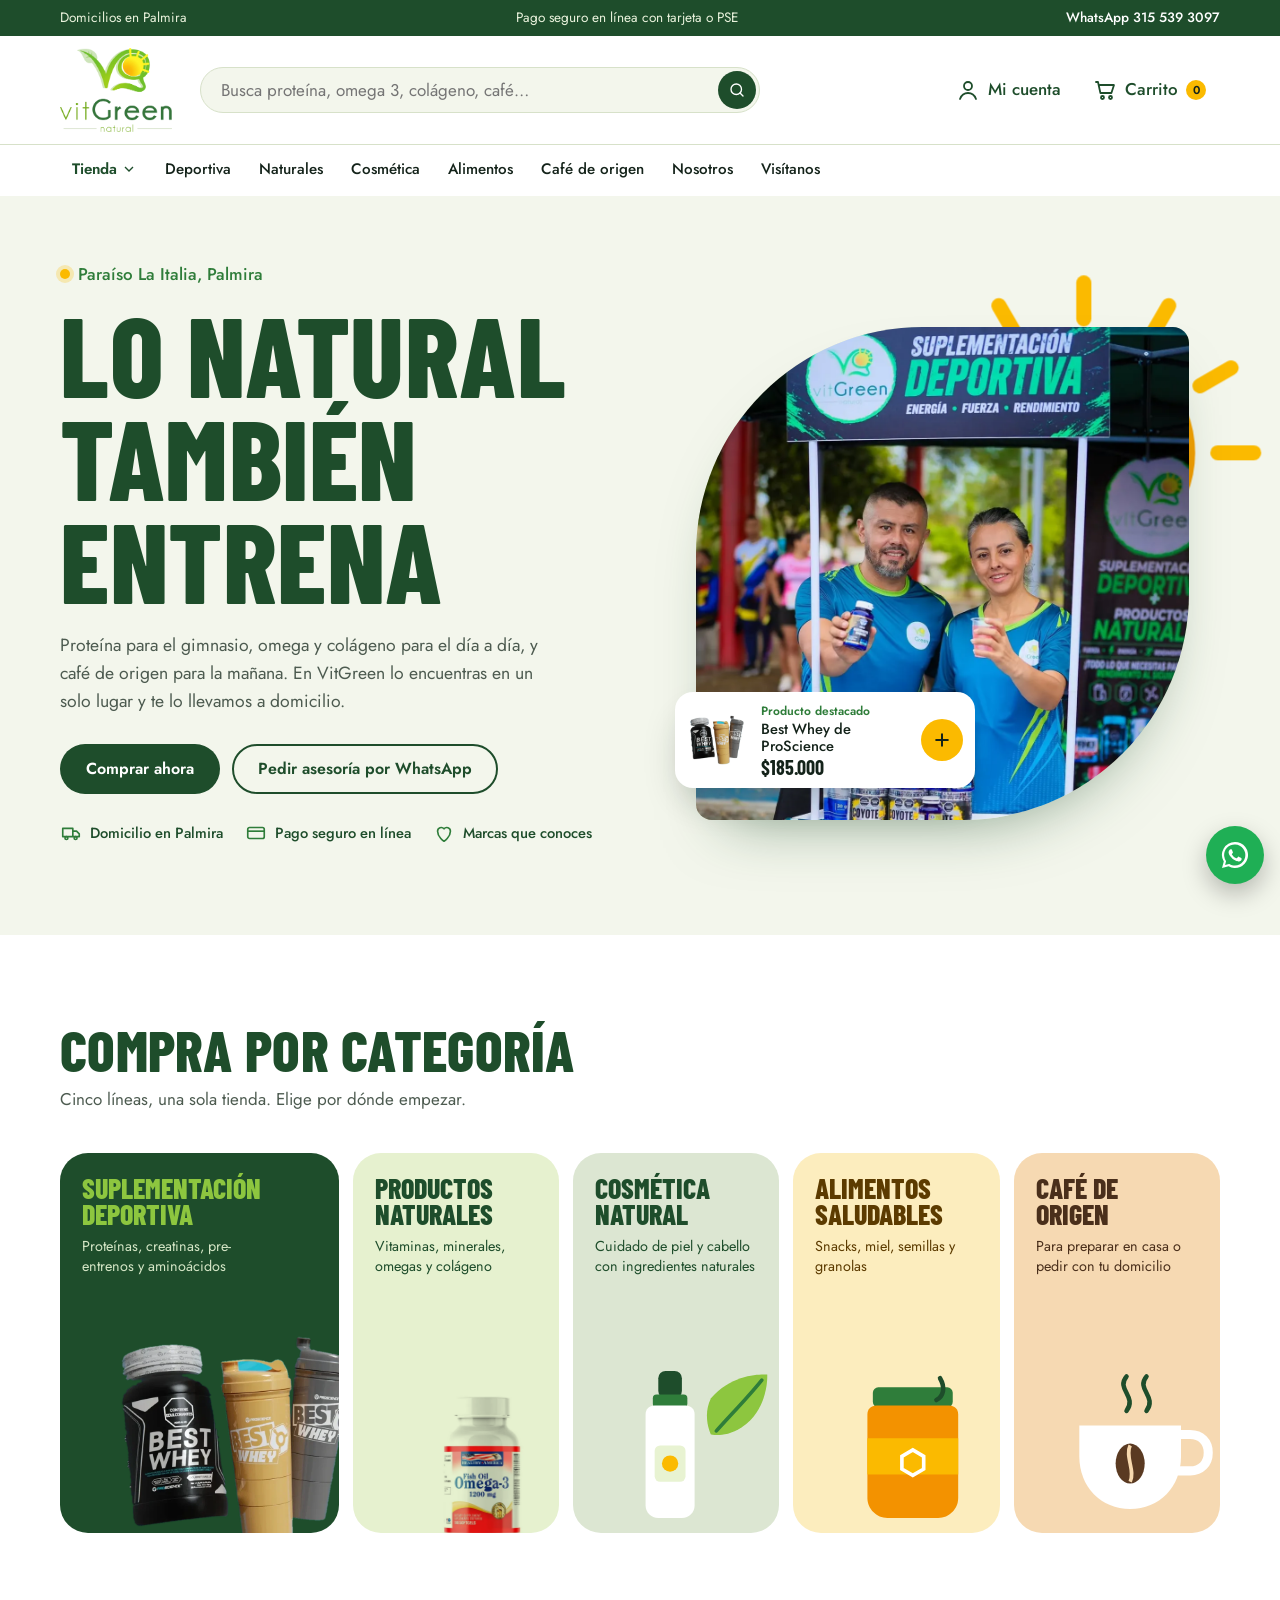
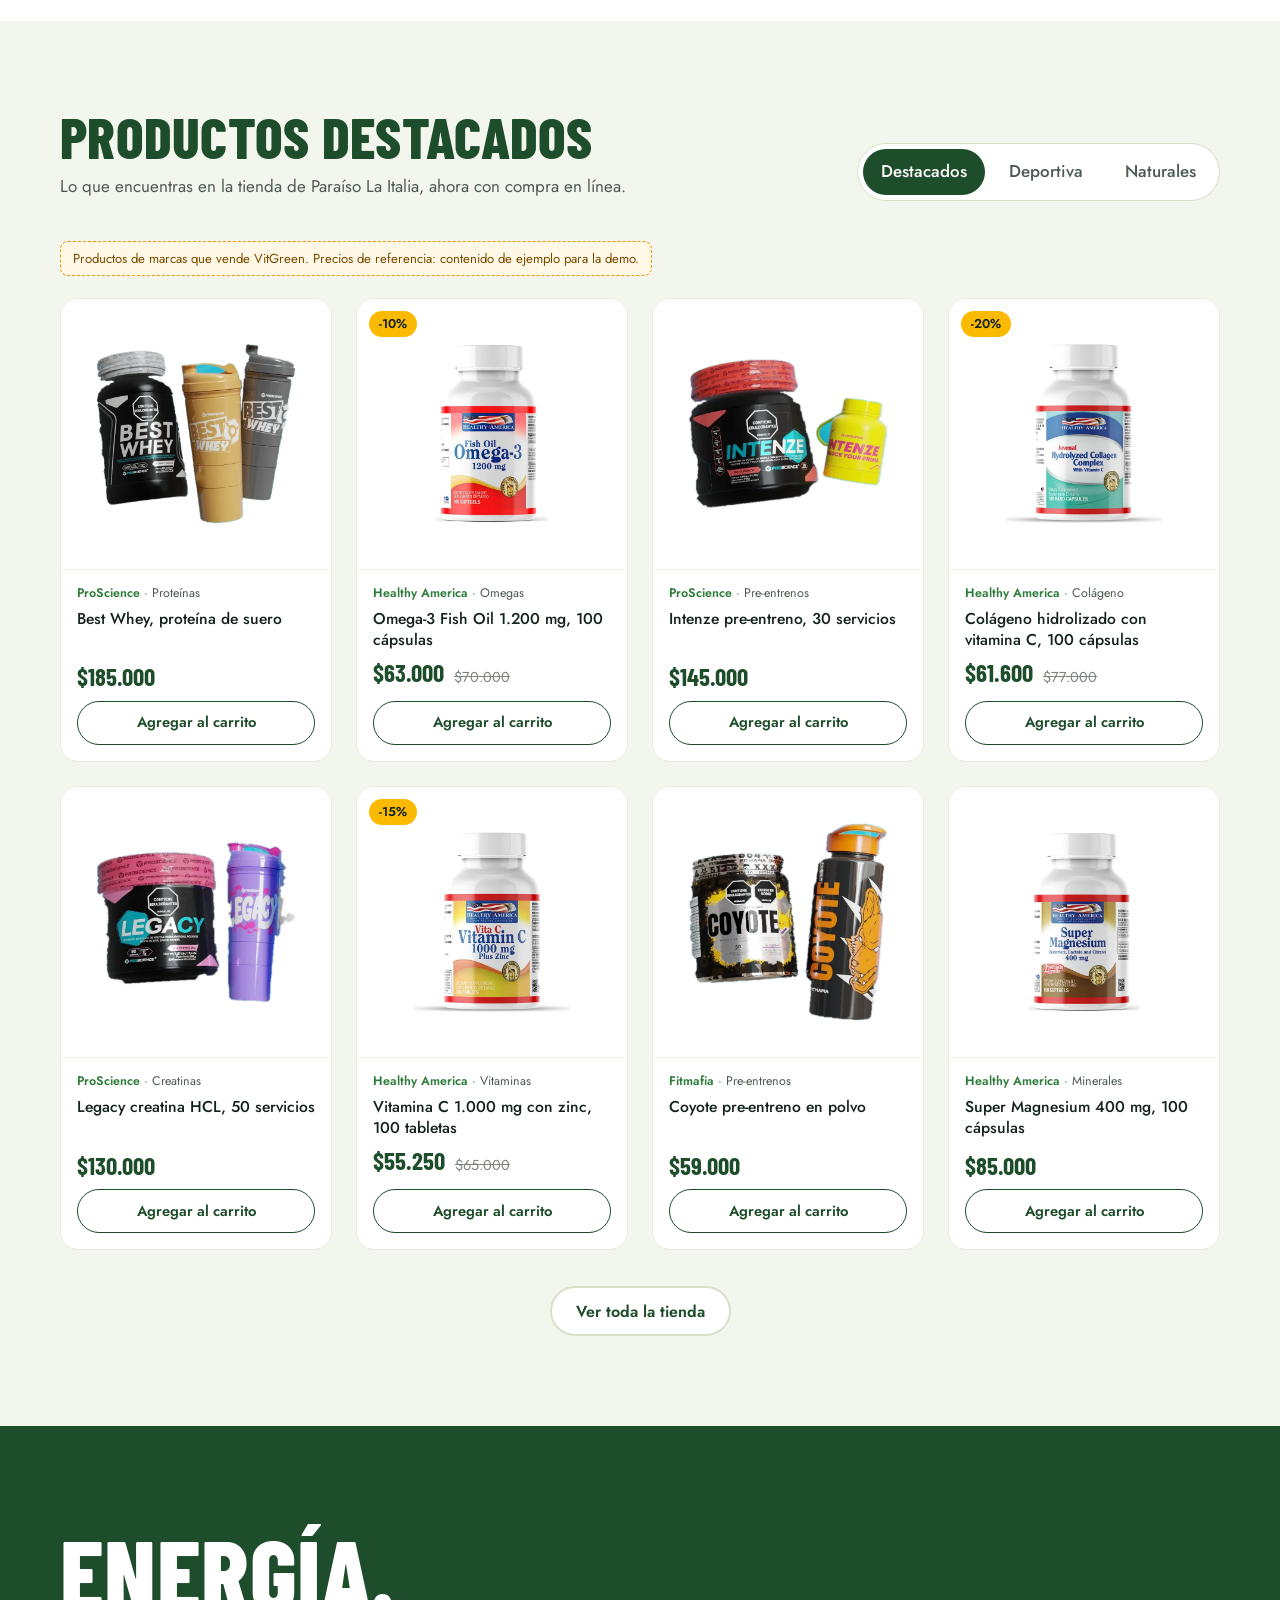
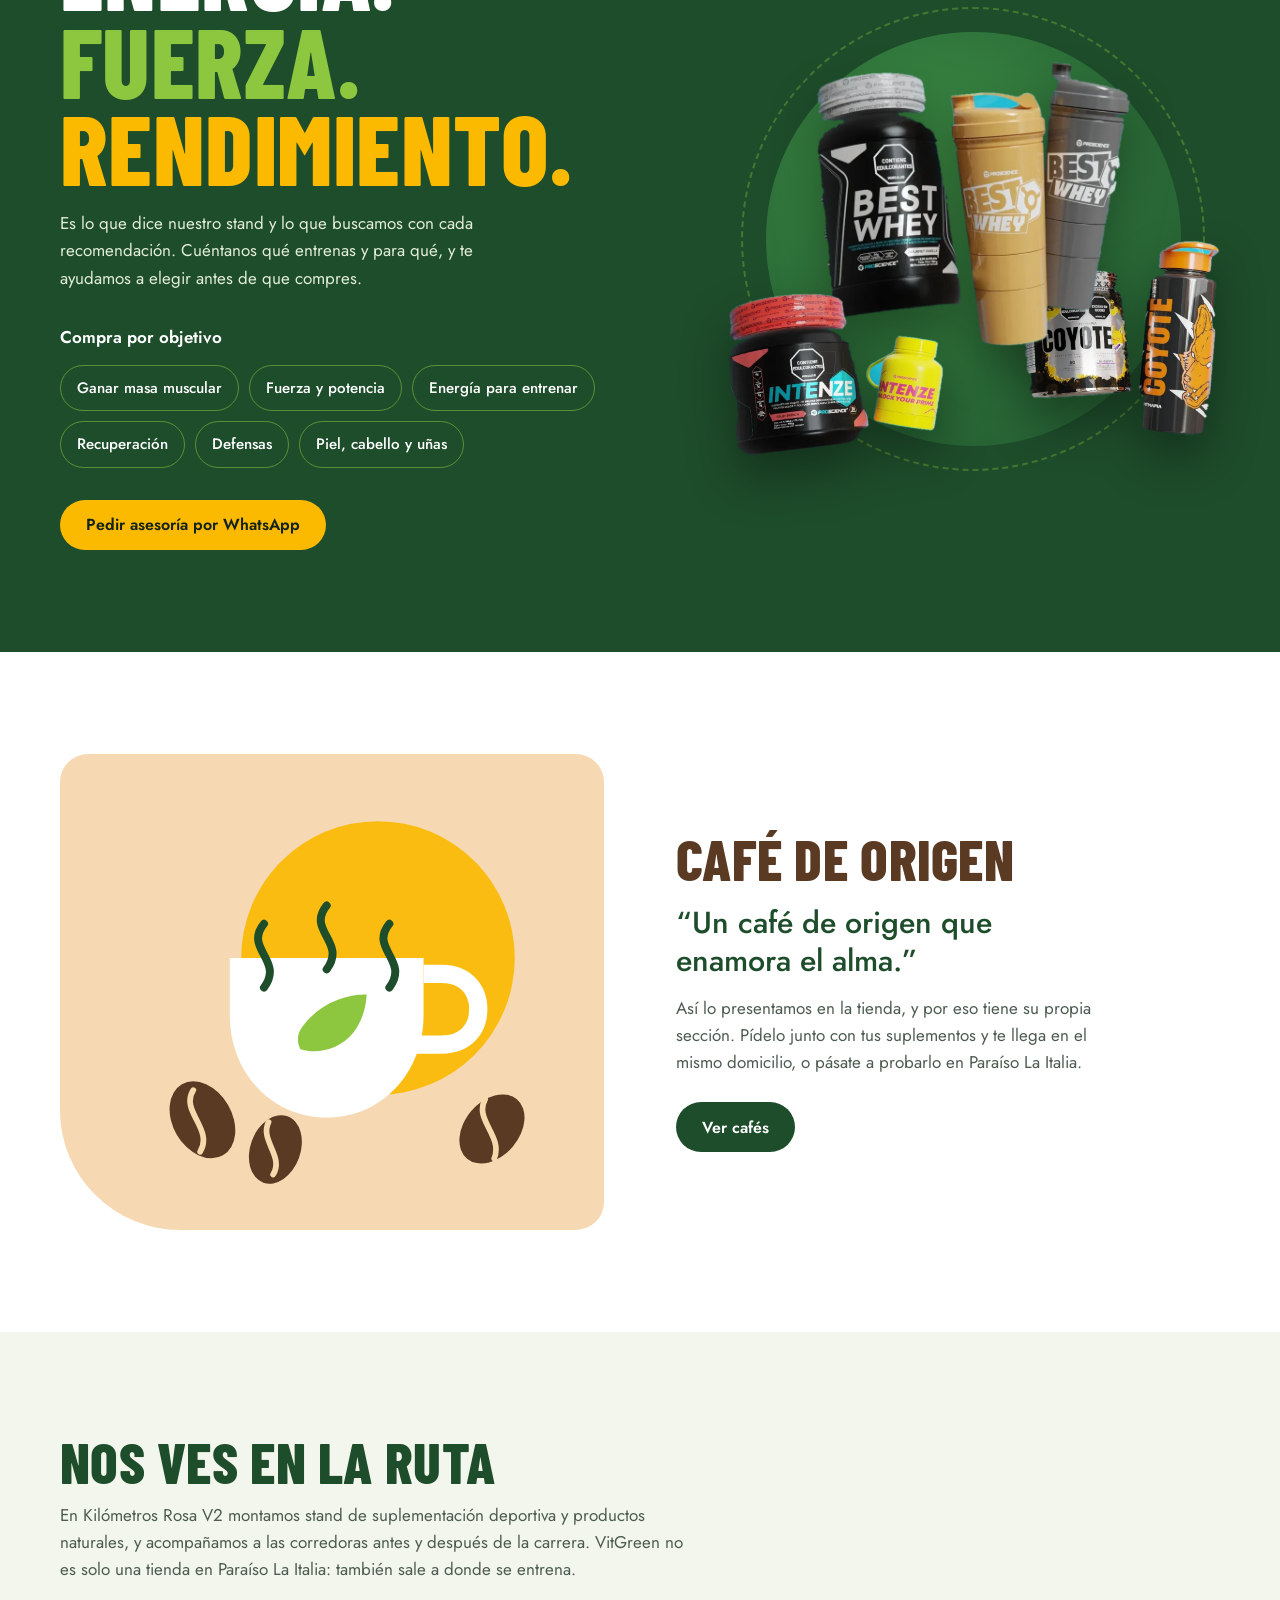
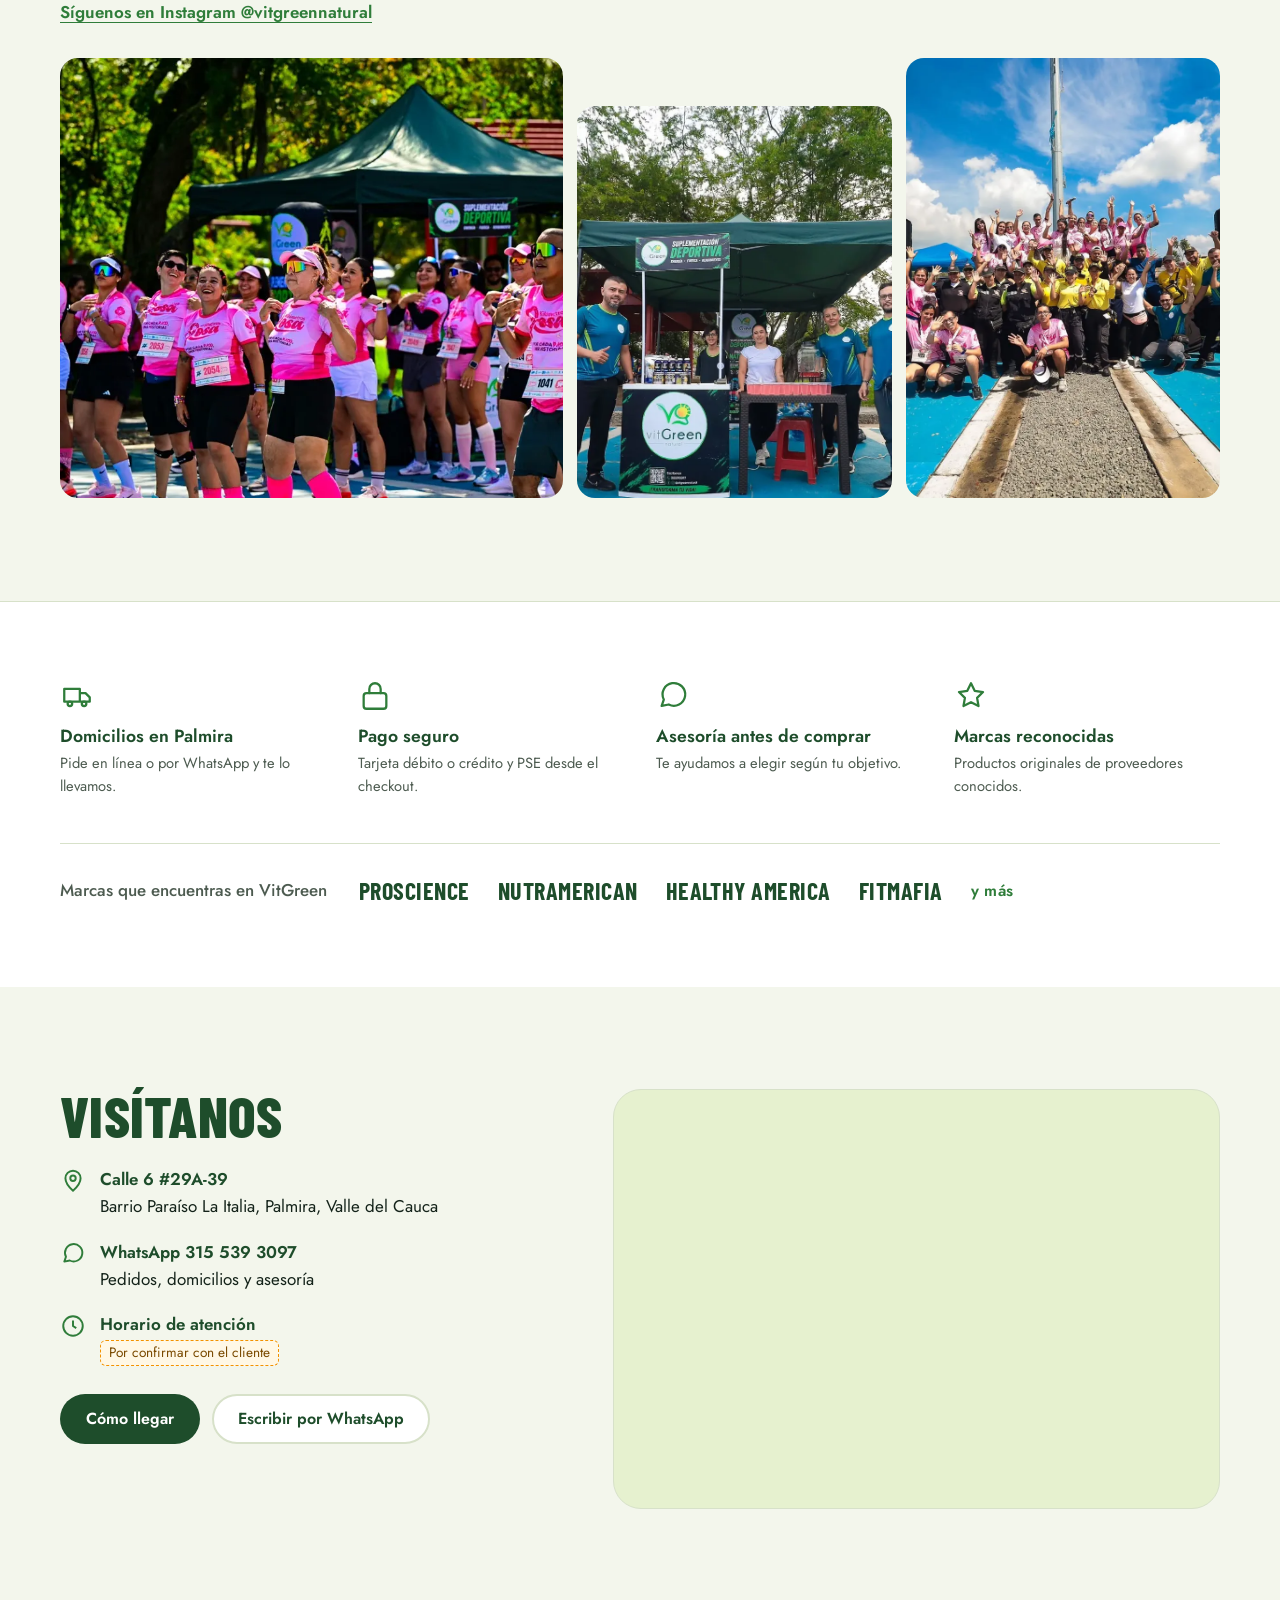
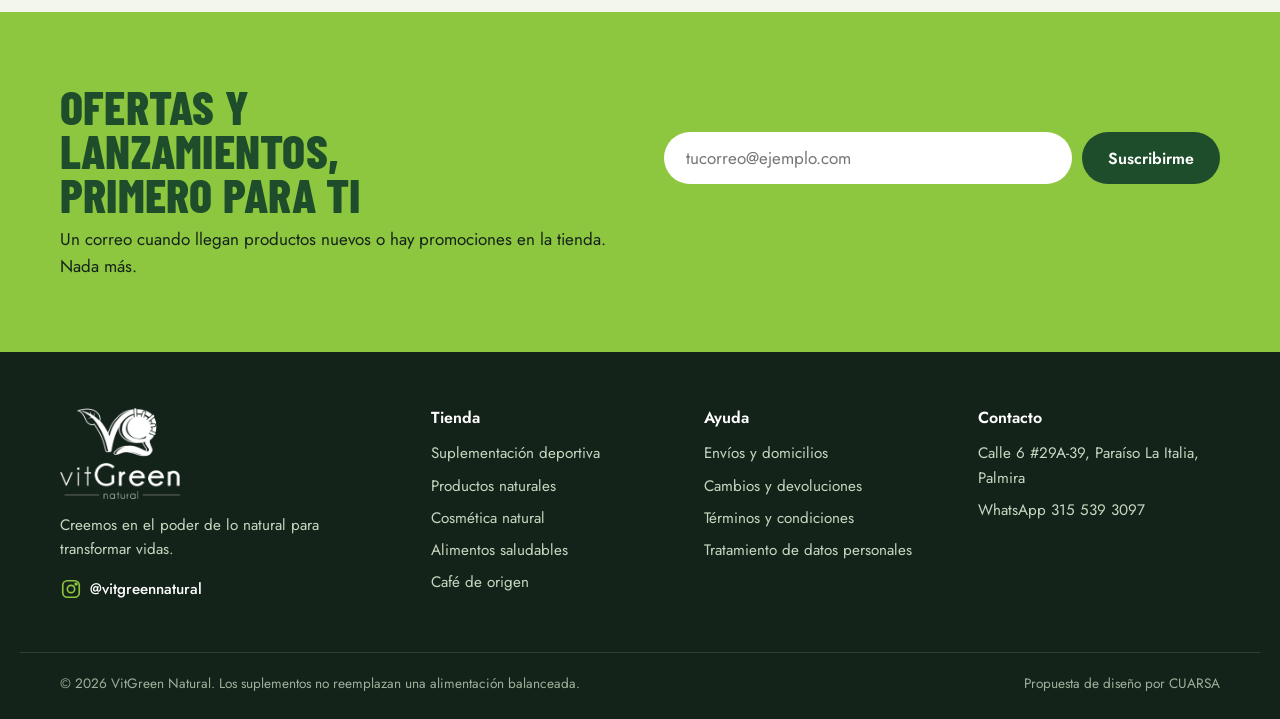
==== vitgreen-natural/index.html @ f4751d6d "Propuesta VitGreen Natural Co-Authored-By: Claude Opus 5.5 <noreply@anthropic.com> Claude-Session: h" ====
<!DOCTYPE html>
<html lang="es-CO">
<head>
  <meta charset="utf-8">
  <meta name="viewport" content="width=device-width, initial-scale=1">
  <meta name="robots" content="noindex, nofollow">
  <title>VitGreen Natural | Suplementos y productos naturales en Palmira</title>
  <meta name="description" content="Suplementación deportiva, productos naturales, cosmética natural, alimentos saludables y café de origen. Tienda en Palmira con domicilio y pago en línea.">
  <link rel="icon" type="image/png" href="assets/img/isotipo.png">
  <link rel="preconnect" href="https://fonts.googleapis.com">
  <link rel="preconnect" href="https://fonts.gstatic.com" crossorigin>
  <link href="https://fonts.googleapis.com/css2?family=Barlow+Condensed:wght@600;700;800&family=Jost:wght@400;500;600&display=swap" rel="stylesheet">
  <link rel="stylesheet" href="assets/css/styles.css">
</head>
<body>
<!--
  Guía de réplica en WordPress + WooCommerce + Elementor Pro (sin plugins adicionales).
  Cada bloque lleva un comentario "Elementor:" con el widget o plantilla equivalente.
  Kit global: colores y tipografías definidos en :root (styles.css) -> Site Settings > Global Colors / Global Fonts.
-->

<a class="skip" href="#contenido">Saltar al contenido</a>

<!-- Elementor: Theme Builder > Header (sticky con Motion Effects). Contenedor superior con Text Editor + Icon List -->
<div class="topbar">
  <div class="wrap topbar__in">
    <p>Domicilios en Palmira</p>
    <p class="topbar__mid">Pago seguro en línea con tarjeta o PSE</p>
    <a href="https://wa.me/573155393097" target="_blank" rel="noopener">WhatsApp 315 539 3097</a>
  </div>
</div>

<header class="header" id="header">
  <div class="wrap header__in">
    <button class="header__burger" id="burger" aria-label="Abrir menú" aria-expanded="false" aria-controls="drawer">
      <span></span><span></span><span></span>
    </button>
    <!-- Elementor: Site Logo -->
    <a class="header__logo" href="#inicio" aria-label="VitGreen Natural, inicio">
      <img src="assets/img/logo-vitgreen.webp" alt="VitGreen Natural" width="640" height="482">
    </a>
    <!-- Elementor: Search (Pro) -->
    <form class="search" role="search" onsubmit="return false">
      <label class="sr" for="q">Buscar productos</label>
      <input id="q" type="search" placeholder="Busca proteína, omega 3, colágeno, café…">
      <button type="submit" aria-label="Buscar">
        <svg viewBox="0 0 24 24" aria-hidden="true"><circle cx="11" cy="11" r="7"/><path d="m20 20-4-4"/></svg>
      </button>
    </form>
    <div class="header__actions">
      <!-- Elementor: Icon (enlace a /mi-cuenta/) -->
      <a class="icon-btn" href="#" aria-label="Mi cuenta">
        <svg viewBox="0 0 24 24" aria-hidden="true"><circle cx="12" cy="8" r="4"/><path d="M4 21c1.5-4 4.5-6 8-6s6.5 2 8 6"/></svg>
        <span class="icon-btn__txt">Mi cuenta</span>
      </a>
      <!-- Elementor: Menu Cart (WooCommerce) -->
      <button class="icon-btn cart-btn" id="cartBtn" aria-label="Abrir carrito" aria-controls="cart">
        <svg viewBox="0 0 24 24" aria-hidden="true"><path d="M3 4h2l2.4 11h11L21 7H7"/><circle cx="9.5" cy="19.5" r="1.5"/><circle cx="17.5" cy="19.5" r="1.5"/></svg>
        <span class="icon-btn__txt">Carrito</span>
        <span class="cart-count" id="cartCount">0</span>
      </button>
    </div>
  </div>

  <!-- Elementor: Menu (Pro) con Mega Menu: el ítem "Tienda" usa un dropdown de contenido -->
  <nav class="nav" aria-label="Principal">
    <div class="wrap">
      <ul class="nav__list">
        <li class="nav__item nav__item--mega">
          <button class="nav__link nav__mega-btn" aria-expanded="false" aria-controls="mega">Tienda
            <svg viewBox="0 0 24 24" aria-hidden="true"><path d="m6 9 6 6 6-6"/></svg>
          </button>
          <div class="mega" id="mega">
            <div class="wrap mega__in">
              <div class="mega__col">
                <a class="mega__title" href="#tienda">Suplementación deportiva</a>
                <a href="#tienda">Proteínas</a><a href="#tienda">Creatinas</a><a href="#tienda">Pre-entrenos</a><a href="#tienda">Aminoácidos</a><a href="#tienda">Ganadores de peso</a>
              </div>
              <div class="mega__col">
                <a class="mega__title" href="#tienda">Productos naturales</a>
                <a href="#tienda">Vitaminas</a><a href="#tienda">Minerales</a><a href="#tienda">Omegas</a><a href="#tienda">Colágeno</a><a href="#tienda">Digestión</a>
              </div>
              <div class="mega__col">
                <a class="mega__title" href="#categorias">Cosmética natural</a>
                <a href="#categorias">Rostro</a><a href="#categorias">Cabello</a><a href="#categorias">Cuerpo</a>
                <a class="mega__title mega__title--gap" href="#categorias">Alimentos saludables</a>
                <a href="#categorias">Snacks</a><a href="#categorias">Miel y endulzantes</a><a href="#categorias">Semillas y granolas</a>
              </div>
              <a class="mega__promo" href="#cafe">
                <span class="mega__promo-k">Café de origen</span>
                <span class="mega__promo-t">Pídelo junto con tus suplementos en el mismo domicilio</span>
                <span class="mega__promo-l">Ver cafés</span>
              </a>
            </div>
          </div>
        </li>
        <li class="nav__item"><a class="nav__link" href="#deportiva">Deportiva</a></li>
        <li class="nav__item"><a class="nav__link" href="#tienda">Naturales</a></li>
        <li class="nav__item"><a class="nav__link" href="#categorias">Cosmética</a></li>
        <li class="nav__item"><a class="nav__link" href="#categorias">Alimentos</a></li>
        <li class="nav__item"><a class="nav__link" href="#cafe">Café de origen</a></li>
        <li class="nav__item"><a class="nav__link" href="#comunidad">Nosotros</a></li>
        <li class="nav__item"><a class="nav__link" href="#visitanos">Visítanos</a></li>
      </ul>
    </div>
  </nav>
</header>

<!-- Elementor: Off-Canvas (Pro) para menú móvil -->
<div class="drawer" id="drawer" aria-hidden="true">
  <div class="drawer__panel" role="dialog" aria-label="Menú">
    <div class="drawer__head">
      <img src="assets/img/logo-vitgreen.webp" alt="VitGreen Natural" width="640" height="482">
      <button class="drawer__close" data-close="drawer" aria-label="Cerrar menú">
        <svg viewBox="0 0 24 24" aria-hidden="true"><path d="M6 6l12 12M18 6 6 18"/></svg>
      </button>
    </div>
    <form class="search search--drawer" role="search" onsubmit="return false">
      <label class="sr" for="q2">Buscar productos</label>
      <input id="q2" type="search" placeholder="Buscar productos">
      <button type="submit" aria-label="Buscar"><svg viewBox="0 0 24 24" aria-hidden="true"><circle cx="11" cy="11" r="7"/><path d="m20 20-4-4"/></svg></button>
    </form>
    <ul class="drawer__nav">
      <li><a href="#deportiva">Suplementación deportiva</a></li>
      <li><a href="#tienda">Productos naturales</a></li>
      <li><a href="#categorias">Cosmética natural</a></li>
      <li><a href="#categorias">Alimentos saludables</a></li>
      <li><a href="#cafe">Café de origen</a></li>
      <li><a href="#comunidad">Nosotros</a></li>
      <li><a href="#visitanos">Visítanos</a></li>
    </ul>
    <a class="btn btn--wa drawer__wa" href="https://wa.me/573155393097" target="_blank" rel="noopener">Escríbenos por WhatsApp</a>
  </div>
</div>

<main id="contenido">

  <!-- ============ HERO ============
       Elementor: Contenedor 2 columnas. Heading + Text Editor + 2 Buttons + Icon List.
       Sol: Image (SVG) con Entrance Animation "Rotate In" o Motion Effects > Rotate. Foto: Image con máscara (Mask, Elementor 3.x) o border-radius en Custom CSS. -->
  <section class="hero" id="inicio">
    <div class="wrap hero__in">
      <div class="hero__copy">
        <p class="hero__place">Paraíso La Italia, Palmira</p>
        <h1 class="hero__title">Lo natural también entrena</h1>
        <p class="hero__lead">Proteína para el gimnasio, omega y colágeno para el día a día, y café de origen para la mañana. En VitGreen lo encuentras en un solo lugar y te lo llevamos a domicilio.</p>
        <div class="hero__ctas">
          <a class="btn btn--primary" href="#tienda">Comprar ahora</a>
          <a class="btn btn--ghost" href="https://wa.me/573155393097?text=Hola%20VitGreen%2C%20quiero%20asesor%C3%ADa%20para%20elegir%20un%20suplemento" target="_blank" rel="noopener">Pedir asesoría por WhatsApp</a>
        </div>
        <ul class="hero__facts">
          <li><svg viewBox="0 0 24 24" aria-hidden="true"><path d="M3 7h11v9H3zM14 10h4l3 3v3h-7"/><circle cx="7" cy="17.5" r="1.6"/><circle cx="17" cy="17.5" r="1.6"/></svg>Domicilio en Palmira</li>
          <li><svg viewBox="0 0 24 24" aria-hidden="true"><rect x="3" y="6" width="18" height="12" rx="2"/><path d="M3 10h18"/></svg>Pago seguro en línea</li>
          <li><svg viewBox="0 0 24 24" aria-hidden="true"><path d="M12 21s-7-4.5-7-11a4 4 0 0 1 7-2.6A4 4 0 0 1 19 10c0 6.5-7 11-7 11z"/></svg>Marcas que conoces</li>
        </ul>
      </div>

      <div class="hero__visual">
        <svg class="sun" viewBox="0 0 400 400" aria-hidden="true">
          <defs>
            <radialGradient id="sunG" cx="40%" cy="38%" r="70%">
              <stop offset="0" stop-color="#FFE15A"/>
              <stop offset=".55" stop-color="#FBBA00"/>
              <stop offset="1" stop-color="#F39200"/>
            </radialGradient>
          </defs>
          <g class="sun__rays" stroke="#FBBA00" stroke-width="16" stroke-linecap="round">
            <line x1="200" y1="20" x2="200" y2="58"/>
            <line x1="290" y1="44" x2="271" y2="77"/>
            <line x1="356" y1="110" x2="323" y2="129"/>
            <line x1="380" y1="200" x2="342" y2="200"/>
            <line x1="110" y1="44" x2="129" y2="77"/>
            <line x1="44" y1="110" x2="77" y2="129"/>
            <line x1="20" y1="200" x2="58" y2="200"/>
          </g>
          <circle class="sun__core" cx="200" cy="200" r="118" fill="url(#sunG)"/>
        </svg>
        <figure class="hero__photo">
          <img src="assets/img/equipo-vitgreen.webp" alt="Equipo de VitGreen Natural en su stand de suplementación deportiva, con un frasco de suplemento y un vaso de muestra" width="1100" height="1100" fetchpriority="high">
        </figure>
        <!-- Elementor: Loop Item (plantilla de producto) en un Loop Grid de 1 producto destacado -->
        <article class="hero__pick">
          <img src="assets/img/productos/best-whey.webp" alt="" width="800" height="800">
          <div>
            <p class="hero__pick-k">Producto destacado</p>
            <p class="hero__pick-n">Best Whey de ProScience</p>
            <p class="hero__pick-p">$185.000</p>
          </div>
          <button class="hero__pick-add add" data-id="best-whey" aria-label="Agregar Best Whey al carrito">
            <svg viewBox="0 0 24 24" aria-hidden="true"><path d="M12 5v14M5 12h14"/></svg>
          </button>
        </article>
      </div>
    </div>
  </section>

  <!-- ============ CATEGORÍAS ============
       Elementor: Contenedor Grid (5 columnas desktop / scroll horizontal móvil). Cada tarjeta = Contenedor con enlace a la categoría de producto + Heading + Image. -->
  <section class="cats" id="categorias" aria-labelledby="cats-t">
    <div class="wrap">
      <div class="sec-head">
        <h2 id="cats-t">Compra por categoría</h2>
        <p>Cinco líneas, una sola tienda. Elige por dónde empezar.</p>
      </div>
      <div class="cats__grid">
        <a class="cat cat--sport" href="#deportiva">
          <span class="cat__name">Suplementación deportiva</span>
          <span class="cat__sub">Proteínas, creatinas, pre-entrenos y aminoácidos</span>
          <img class="cat__img" src="assets/img/productos/best-whey-recorte.webp" alt="" width="672" height="608" loading="lazy">
        </a>
        <a class="cat cat--nat" href="#tienda">
          <span class="cat__name">Productos naturales</span>
          <span class="cat__sub">Vitaminas, minerales, omegas y colágeno</span>
          <img class="cat__img cat__img--mult" src="assets/img/productos/omega3.webp" alt="" width="800" height="800" loading="lazy">
        </a>
        <a class="cat cat--cosm" href="#categorias">
          <span class="cat__name">Cosmética natural</span>
          <span class="cat__sub">Cuidado de piel y cabello con ingredientes naturales</span>
          <svg class="cat__ill" viewBox="0 0 200 200" aria-hidden="true">
            <path d="M120 52c26-30 62-26 62-26s2 38-28 58c-18 12-34 8-34 8s-10-20 0-40z" fill="#8DC63F"/>
            <path d="M126 88c14-16 34-36 50-56" stroke="#2F7D3A" stroke-width="4" fill="none" stroke-linecap="round"/>
            <rect x="62" y="22" width="26" height="30" rx="8" fill="#1E4D2B"/>
            <rect x="56" y="48" width="38" height="14" rx="4" fill="#2F7D3A"/>
            <path d="M48 70c0-6 4-10 10-10h34c6 0 10 4 10 10v100c0 8-6 14-14 14H62c-8 0-14-6-14-14z" fill="#FFFFFF"/>
            <rect x="58" y="104" width="34" height="40" rx="6" fill="#E8F3D2"/>
            <circle cx="75" cy="124" r="9" fill="#FBBA00"/>
          </svg>
        </a>
        <a class="cat cat--food" href="#categorias">
          <span class="cat__name">Alimentos saludables</span>
          <span class="cat__sub">Snacks, miel, semillas y granolas</span>
          <svg class="cat__ill" viewBox="0 0 200 200" aria-hidden="true">
            <rect x="56" y="40" width="88" height="22" rx="6" fill="#2F7D3A"/>
            <path d="M50 70c0-6 4-10 10-10h80c6 0 10 4 10 10v92c0 12-10 22-22 22H72c-12 0-22-10-22-22z" fill="#F39200"/>
            <path d="M50 96h100v40H50z" fill="#FBBA00"/>
            <path d="M88 116l12-7 12 7v14l-12 7-12-7z" fill="none" stroke="#FFFFFF" stroke-width="4"/>
            <path d="M130 30c6 10 4 20-4 24" stroke="#1E4D2B" stroke-width="5" fill="none" stroke-linecap="round"/>
          </svg>
        </a>
        <a class="cat cat--cafe" href="#cafe">
          <span class="cat__name">Café de origen</span>
          <span class="cat__sub">Para preparar en casa o pedir con tu domicilio</span>
          <svg class="cat__ill" viewBox="0 0 200 200" aria-hidden="true">
            <path d="M92 28c-12 14 12 22 0 38M114 28c-12 14 12 22 0 38" stroke="#1E4D2B" stroke-width="5" fill="none" stroke-linecap="round"/>
            <path d="M40 82h112v34c0 34-24 58-56 58S40 150 40 116z" fill="#FFFFFF"/>
            <path d="M152 92h10c12 0 20 8 20 20s-8 20-20 20h-14" stroke="#FFFFFF" stroke-width="10" fill="none"/>
            <ellipse cx="96" cy="124" rx="16" ry="22" fill="#5A3A22"/>
            <path d="M96 104c-6 12 6 28 0 40" stroke="#F8D9AE" stroke-width="4" fill="none"/>
          </svg>
        </a>
      </div>
    </div>
  </section>

  <!-- ============ PRODUCTOS ============
       Elementor: Taxonomy Filter (Pro) conectado a un Loop Grid de productos (query: product, destacados).
       La tarjeta es un Loop Item: Featured Image + Product Title + Product Price + Add To Cart (WooCommerce). Insignia "Oferta" = widget nativo de WooCommerce (Sale badge). -->
  <section class="shop" id="tienda" aria-labelledby="shop-t">
    <div class="wrap">
      <div class="sec-head sec-head--row">
        <div>
          <h2 id="shop-t">Productos destacados</h2>
          <p>Lo que encuentras en la tienda de Paraíso La Italia, ahora con compra en línea.</p>
        </div>
        <div class="tabs" role="tablist" aria-label="Filtrar productos">
          <button class="tab is-on" role="tab" aria-selected="true" data-filter="top">Destacados</button>
          <button class="tab" role="tab" aria-selected="false" data-filter="sport">Deportiva</button>
          <button class="tab" role="tab" aria-selected="false" data-filter="nat">Naturales</button>
        </div>
      </div>
      <p class="demo-note">Productos de marcas que vende VitGreen. Precios de referencia: contenido de ejemplo para la demo.</p>
      <div class="grid" id="grid">
        <article class="card" data-cat="sport top" data-id="best-whey" data-name="Best Whey, proteína de suero" data-brand="ProScience" data-price="185000">
          <a class="card__media" href="#tienda" tabindex="-1" aria-hidden="true">
            <img src="assets/img/productos/best-whey.webp" alt="" width="800" height="800" loading="lazy">
          </a>
          <div class="card__body">
            <p class="card__brand">ProScience <span>· Proteínas</span></p>
            <h3 class="card__name"><a href="#tienda">Best Whey, proteína de suero</a></h3>
            <p class="card__price"><span class="card__now">$185.000</span></p>
            <button class="card__add add" data-id="best-whey">Agregar al carrito</button>
          </div>
        </article>
        <article class="card" data-cat="nat top" data-id="omega3" data-name="Omega-3 Fish Oil 1.200 mg, 100 cápsulas" data-brand="Healthy America" data-price="63000">
          <a class="card__media" href="#tienda" tabindex="-1" aria-hidden="true">
            <span class="card__badge">-10%</span><img src="assets/img/productos/omega3.webp" alt="" width="800" height="800" loading="lazy">
          </a>
          <div class="card__body">
            <p class="card__brand">Healthy America <span>· Omegas</span></p>
            <h3 class="card__name"><a href="#tienda">Omega-3 Fish Oil 1.200 mg, 100 cápsulas</a></h3>
            <p class="card__price"><span class="card__now">$63.000</span><s class="card__old"><span class="sr">Antes </span>$70.000</s></p>
            <button class="card__add add" data-id="omega3">Agregar al carrito</button>
          </div>
        </article>
        <article class="card" data-cat="sport top" data-id="intenze" data-name="Intenze pre-entreno, 30 servicios" data-brand="ProScience" data-price="145000">
          <a class="card__media" href="#tienda" tabindex="-1" aria-hidden="true">
            <img src="assets/img/productos/intenze.webp" alt="" width="800" height="800" loading="lazy">
          </a>
          <div class="card__body">
            <p class="card__brand">ProScience <span>· Pre-entrenos</span></p>
            <h3 class="card__name"><a href="#tienda">Intenze pre-entreno, 30 servicios</a></h3>
            <p class="card__price"><span class="card__now">$145.000</span></p>
            <button class="card__add add" data-id="intenze">Agregar al carrito</button>
          </div>
        </article>
        <article class="card" data-cat="nat top" data-id="colageno" data-name="Colágeno hidrolizado con vitamina C, 100 cápsulas" data-brand="Healthy America" data-price="61600">
          <a class="card__media" href="#tienda" tabindex="-1" aria-hidden="true">
            <span class="card__badge">-20%</span><img src="assets/img/productos/colageno.webp" alt="" width="800" height="800" loading="lazy">
          </a>
          <div class="card__body">
            <p class="card__brand">Healthy America <span>· Colágeno</span></p>
            <h3 class="card__name"><a href="#tienda">Colágeno hidrolizado con vitamina C, 100 cápsulas</a></h3>
            <p class="card__price"><span class="card__now">$61.600</span><s class="card__old"><span class="sr">Antes </span>$77.000</s></p>
            <button class="card__add add" data-id="colageno">Agregar al carrito</button>
          </div>
        </article>
        <article class="card" data-cat="sport top" data-id="legacy-50" data-name="Legacy creatina HCL, 50 servicios" data-brand="ProScience" data-price="130000">
          <a class="card__media" href="#tienda" tabindex="-1" aria-hidden="true">
            <img src="assets/img/productos/legacy-50.webp" alt="" width="800" height="800" loading="lazy">
          </a>
          <div class="card__body">
            <p class="card__brand">ProScience <span>· Creatinas</span></p>
            <h3 class="card__name"><a href="#tienda">Legacy creatina HCL, 50 servicios</a></h3>
            <p class="card__price"><span class="card__now">$130.000</span></p>
            <button class="card__add add" data-id="legacy-50">Agregar al carrito</button>
          </div>
        </article>
        <article class="card" data-cat="nat top" data-id="vitc" data-name="Vitamina C 1.000 mg con zinc, 100 tabletas" data-brand="Healthy America" data-price="55250">
          <a class="card__media" href="#tienda" tabindex="-1" aria-hidden="true">
            <span class="card__badge">-15%</span><img src="assets/img/productos/vitc.webp" alt="" width="800" height="800" loading="lazy">
          </a>
          <div class="card__body">
            <p class="card__brand">Healthy America <span>· Vitaminas</span></p>
            <h3 class="card__name"><a href="#tienda">Vitamina C 1.000 mg con zinc, 100 tabletas</a></h3>
            <p class="card__price"><span class="card__now">$55.250</span><s class="card__old"><span class="sr">Antes </span>$65.000</s></p>
            <button class="card__add add" data-id="vitc">Agregar al carrito</button>
          </div>
        </article>
        <article class="card" data-cat="sport top" data-id="coyote" data-name="Coyote pre-entreno en polvo" data-brand="Fitmafia" data-price="59000">
          <a class="card__media" href="#tienda" tabindex="-1" aria-hidden="true">
            <img src="assets/img/productos/coyote.webp" alt="" width="800" height="800" loading="lazy">
          </a>
          <div class="card__body">
            <p class="card__brand">Fitmafia <span>· Pre-entrenos</span></p>
            <h3 class="card__name"><a href="#tienda">Coyote pre-entreno en polvo</a></h3>
            <p class="card__price"><span class="card__now">$59.000</span></p>
            <button class="card__add add" data-id="coyote">Agregar al carrito</button>
          </div>
        </article>
        <article class="card" data-cat="nat top" data-id="magnesium" data-name="Super Magnesium 400 mg, 100 cápsulas" data-brand="Healthy America" data-price="85000">
          <a class="card__media" href="#tienda" tabindex="-1" aria-hidden="true">
            <img src="assets/img/productos/magnesium.webp" alt="" width="800" height="800" loading="lazy">
          </a>
          <div class="card__body">
            <p class="card__brand">Healthy America <span>· Minerales</span></p>
            <h3 class="card__name"><a href="#tienda">Super Magnesium 400 mg, 100 cápsulas</a></h3>
            <p class="card__price"><span class="card__now">$85.000</span></p>
            <button class="card__add add" data-id="magnesium">Agregar al carrito</button>
          </div>
        </article>
        <article class="card" data-cat="nat" data-id="biotin" data-name="Biotina 900 mcg, 120 cápsulas" data-brand="Healthy America" data-price="50000" hidden>
          <a class="card__media" href="#tienda" tabindex="-1" aria-hidden="true">
            <img src="assets/img/productos/biotin.webp" alt="" width="800" height="800" loading="lazy">
          </a>
          <div class="card__body">
            <p class="card__brand">Healthy America <span>· Cabello y uñas</span></p>
            <h3 class="card__name"><a href="#tienda">Biotina 900 mcg, 120 cápsulas</a></h3>
            <p class="card__price"><span class="card__now">$50.000</span></p>
            <button class="card__add add" data-id="biotin">Agregar al carrito</button>
          </div>
        </article>
        <article class="card" data-cat="nat" data-id="curcuma" data-name="Cúrcuma y jengibre, 60 gomitas" data-brand="Healthy America" data-price="48000" hidden>
          <a class="card__media" href="#tienda" tabindex="-1" aria-hidden="true">
            <span class="card__badge">-20%</span><img src="assets/img/productos/curcuma.webp" alt="" width="800" height="800" loading="lazy">
          </a>
          <div class="card__body">
            <p class="card__brand">Healthy America <span>· Bienestar</span></p>
            <h3 class="card__name"><a href="#tienda">Cúrcuma y jengibre, 60 gomitas</a></h3>
            <p class="card__price"><span class="card__now">$48.000</span><s class="card__old"><span class="sr">Antes </span>$60.000</s></p>
            <button class="card__add add" data-id="curcuma">Agregar al carrito</button>
          </div>
        </article>
        <article class="card" data-cat="nat" data-id="espirulina" data-name="Espirulina 1.200 mg" data-brand="Healthy America" data-price="58500" hidden>
          <a class="card__media" href="#tienda" tabindex="-1" aria-hidden="true">
            <span class="card__badge">-10%</span><img src="assets/img/productos/espirulina.webp" alt="" width="800" height="800" loading="lazy">
          </a>
          <div class="card__body">
            <p class="card__brand">Healthy America <span>· Superalimentos</span></p>
            <h3 class="card__name"><a href="#tienda">Espirulina 1.200 mg</a></h3>
            <p class="card__price"><span class="card__now">$58.500</span><s class="card__old"><span class="sr">Antes </span>$65.000</s></p>
            <button class="card__add add" data-id="espirulina">Agregar al carrito</button>
          </div>
        </article>
        <article class="card" data-cat="nat" data-id="te-verde" data-name="Extracto de té verde 320 mg, 60 cápsulas" data-brand="Healthy America" data-price="31800" hidden>
          <a class="card__media" href="#tienda" tabindex="-1" aria-hidden="true">
            <span class="card__badge">-40%</span><img src="assets/img/productos/te-verde.webp" alt="" width="800" height="800" loading="lazy">
          </a>
          <div class="card__body">
            <p class="card__brand">Healthy America <span>· Metabolismo</span></p>
            <h3 class="card__name"><a href="#tienda">Extracto de té verde 320 mg, 60 cápsulas</a></h3>
            <p class="card__price"><span class="card__now">$31.800</span><s class="card__old"><span class="sr">Antes </span>$53.000</s></p>
            <button class="card__add add" data-id="te-verde">Agregar al carrito</button>
          </div>
        </article>
      </div>
      <div class="shop__more"><a class="btn btn--outline" href="#tienda">Ver toda la tienda</a></div>
    </div>
  </section>

  <!-- ============ DEPORTIVA (bloque oscuro) ============
       Elementor: Contenedor con fondo #1E4D2B. Heading + Text + Buttons (objetivos, enlazan a categorías filtradas) + Images superpuestas con posición absoluta. -->
  <section class="sport" id="deportiva" aria-labelledby="sport-t">
    <div class="wrap sport__in">
      <div class="sport__copy">
        <h2 id="sport-t" class="sport__title"><span>Energía.</span> <span>Fuerza.</span> <span>Rendimiento.</span></h2>
        <p>Es lo que dice nuestro stand y lo que buscamos con cada recomendación. Cuéntanos qué entrenas y para qué, y te ayudamos a elegir antes de que compres.</p>
        <p class="sport__k" id="goals-t">Compra por objetivo</p>
        <ul class="goals" aria-labelledby="goals-t">
          <li><a href="#tienda" data-goto="sport">Ganar masa muscular</a></li>
          <li><a href="#tienda" data-goto="sport">Fuerza y potencia</a></li>
          <li><a href="#tienda" data-goto="sport">Energía para entrenar</a></li>
          <li><a href="#tienda" data-goto="sport">Recuperación</a></li>
          <li><a href="#tienda" data-goto="nat">Defensas</a></li>
          <li><a href="#tienda" data-goto="nat">Piel, cabello y uñas</a></li>
        </ul>
        <a class="btn btn--sun" href="https://wa.me/573155393097?text=Hola%20VitGreen%2C%20quiero%20asesor%C3%ADa%20seg%C3%BAn%20mi%20objetivo" target="_blank" rel="noopener">Pedir asesoría por WhatsApp</a>
      </div>
      <div class="sport__visual" aria-hidden="true">
        <div class="sport__disc"></div>
        <img class="sport__p sport__p--a" src="assets/img/productos/best-whey-recorte.webp" alt="" width="672" height="608" loading="lazy">
        <img class="sport__p sport__p--b" src="assets/img/productos/intenze-recorte.webp" alt="" width="672" height="507" loading="lazy">
        <img class="sport__p sport__p--c" src="assets/img/productos/coyote-recorte.webp" alt="" width="672" height="669" loading="lazy">
      </div>
    </div>
  </section>

  <!-- ============ CAFÉ ============
       Elementor: Contenedor 2 columnas. Image + Heading + Blockquote/Text + Button. -->
  <section class="cafe" id="cafe" aria-labelledby="cafe-t">
    <div class="wrap cafe__in">
      <div class="cafe__art" aria-hidden="true">
        <svg viewBox="0 0 420 360">
          <circle cx="250" cy="150" r="120" fill="#FBBA00" opacity=".9"/>
          <g fill="#5A3A22">
            <ellipse cx="96" cy="292" rx="26" ry="36" transform="rotate(-30 96 292)"/>
            <ellipse cx="160" cy="318" rx="22" ry="31" transform="rotate(20 160 318)"/>
            <ellipse cx="350" cy="300" rx="24" ry="34" transform="rotate(40 350 300)"/>
          </g>
          <g stroke="#F8D9AE" stroke-width="5" fill="none" stroke-linecap="round">
            <path d="M88 266c-12 18 18 34 6 54"/><path d="M154 294c-8 16 14 30 4 46"/><path d="M344 274c-10 18 16 32 8 52"/>
          </g>
          <path d="M120 150h170v50c0 52-38 90-85 90s-85-38-85-90z" fill="#FFFFFF"/>
          <path d="M290 164h16c20 0 32 13 32 31s-12 31-32 31h-22" stroke="#FFFFFF" stroke-width="16" fill="none"/>
          <path d="M150 120c-18 22 18 32 0 56M205 104c-18 22 18 32 0 56M260 120c-18 22 18 32 0 56" stroke="#1E4D2B" stroke-width="7" fill="none" stroke-linecap="round"/>
          <path d="M184 210c22-30 56-28 56-28s0 34-28 46c-16 7-30 2-30 2s-6-10 2-20z" fill="#8DC63F"/>
        </svg>
      </div>
      <div class="cafe__copy">
        <h2 id="cafe-t">Café de origen</h2>
        <blockquote>“Un café de origen que enamora el alma.”</blockquote>
        <p>Así lo presentamos en la tienda, y por eso tiene su propia sección. Pídelo junto con tus suplementos y te llega en el mismo domicilio, o pásate a probarlo en Paraíso La Italia.</p>
        <a class="btn btn--primary" href="#cafe">Ver cafés</a>
      </div>
    </div>
  </section>

  <!-- ============ COMUNIDAD ============
       Elementor: Heading + Text + Gallery (Pro, diseño "Justified" o "Masonry") + Button a Instagram. -->
  <section class="comm" id="comunidad" aria-labelledby="comm-t">
    <div class="wrap">
      <div class="comm__head">
        <h2 id="comm-t">Nos ves en la ruta</h2>
        <p>En Kilómetros Rosa V2 montamos stand de suplementación deportiva y productos naturales, y acompañamos a las corredoras antes y después de la carrera. VitGreen no es solo una tienda en Paraíso La Italia: también sale a donde se entrena.</p>
        <a class="link" href="https://www.instagram.com/vitgreennatural" target="_blank" rel="noopener">Síguenos en Instagram @vitgreennatural</a>
      </div>
      <div class="gallery">
        <figure class="g g--a"><img src="assets/img/corredoras-kilometros-rosa.webp" alt="Corredoras con camiseta rosa calentando antes de Kilómetros Rosa, frente al stand de VitGreen" width="1200" height="687" loading="lazy"></figure>
        <figure class="g g--b"><img src="assets/img/stand-kilometros-rosa.webp" alt="Stand de VitGreen con pendones de suplementación deportiva y productos naturales" width="1000" height="839" loading="lazy"></figure>
        <figure class="g g--c"><img src="assets/img/grupo-kilometros-rosa.webp" alt="Grupo de participantes y equipo de apoyo celebrando al final de Kilómetros Rosa" width="1000" height="1000" loading="lazy"></figure>
      </div>
    </div>
  </section>

  <!-- ============ CONFIANZA + MARCAS ============
       Elementor: Icon Box x4 + Heading/Text para marcas (o Image Carousel con logos autorizados por cada marca). -->
  <section class="trust" aria-label="Por qué comprar en VitGreen">
    <div class="wrap">
      <ul class="trust__list">
        <li>
          <svg viewBox="0 0 24 24" aria-hidden="true"><path d="M3 7h11v9H3zM14 10h4l3 3v3h-7"/><circle cx="7" cy="17.5" r="1.6"/><circle cx="17" cy="17.5" r="1.6"/></svg>
          <h3>Domicilios en Palmira</h3>
          <p>Pide en línea o por WhatsApp y te lo llevamos.</p>
        </li>
        <li>
          <svg viewBox="0 0 24 24" aria-hidden="true"><rect x="4" y="10" width="16" height="11" rx="2"/><path d="M8 10V7a4 4 0 0 1 8 0v3"/></svg>
          <h3>Pago seguro</h3>
          <p>Tarjeta débito o crédito y PSE desde el checkout.</p>
        </li>
        <li>
          <svg viewBox="0 0 24 24" aria-hidden="true"><path d="M4 19l1.5-4.5A8 8 0 1 1 9 18z"/></svg>
          <h3>Asesoría antes de comprar</h3>
          <p>Te ayudamos a elegir según tu objetivo.</p>
        </li>
        <li>
          <svg viewBox="0 0 24 24" aria-hidden="true"><path d="M12 3l2.6 5.3 5.9.9-4.2 4.1 1 5.8L12 16.4 6.7 19.1l1-5.8L3.5 9.2l5.9-.9z"/></svg>
          <h3>Marcas reconocidas</h3>
          <p>Productos originales de proveedores conocidos.</p>
        </li>
      </ul>
      <div class="brands">
        <p class="brands__k">Marcas que encuentras en VitGreen</p>
        <ul class="brands__list">
          <li>ProScience</li><li>Nutramerican</li><li>Healthy America</li><li>Fitmafia</li><li>y más</li>
        </ul>
      </div>
    </div>
  </section>

  <!-- ============ VISÍTANOS ============
       Elementor: Icon List (dirección, WhatsApp, horario) + Google Maps (widget nativo). -->
  <section class="visit" id="visitanos" aria-labelledby="visit-t">
    <div class="wrap visit__in">
      <div class="visit__copy">
        <h2 id="visit-t">Visítanos</h2>
        <ul class="visit__list">
          <li>
            <svg viewBox="0 0 24 24" aria-hidden="true"><path d="M12 21s-7-6.2-7-11.5a7 7 0 0 1 14 0C19 14.8 12 21 12 21z"/><circle cx="12" cy="9.5" r="2.5"/></svg>
            <div><strong>Calle 6 #29A-39</strong><br>Barrio Paraíso La Italia, Palmira, Valle del Cauca</div>
          </li>
          <li>
            <svg viewBox="0 0 24 24" aria-hidden="true"><path d="M4 19l1.5-4.5A8 8 0 1 1 9 18z"/></svg>
            <div><strong>WhatsApp 315 539 3097</strong><br>Pedidos, domicilios y asesoría</div>
          </li>
          <li>
            <svg viewBox="0 0 24 24" aria-hidden="true"><circle cx="12" cy="12" r="9"/><path d="M12 7v5l3 2"/></svg>
            <div><strong>Horario de atención</strong><br><span class="tbd">Por confirmar con el cliente</span></div>
          </li>
        </ul>
        <div class="visit__ctas">
          <a class="btn btn--primary" href="https://www.google.com/maps/search/?api=1&query=Calle+6+%2329A-39+Para%C3%ADso+La+Italia+Palmira+Valle+del+Cauca" target="_blank" rel="noopener">Cómo llegar</a>
          <a class="btn btn--outline" href="https://wa.me/573155393097" target="_blank" rel="noopener">Escribir por WhatsApp</a>
        </div>
      </div>
      <div class="visit__map">
        <iframe title="Mapa de VitGreen Natural en Palmira" src="https://maps.google.com/maps?q=Calle%206%20%2329A-39%2C%20Palmira%2C%20Valle%20del%20Cauca&z=16&output=embed" loading="lazy" referrerpolicy="no-referrer-when-downgrade"></iframe>
      </div>
    </div>
  </section>

  <!-- ============ SUSCRIPCIÓN ============
       Elementor: Form (Pro) con acción "Collect Submissions" o Email. -->
  <section class="news" aria-labelledby="news-t">
    <div class="wrap news__in">
      <div>
        <h2 id="news-t">Ofertas y lanzamientos, primero para ti</h2>
        <p>Un correo cuando llegan productos nuevos o hay promociones en la tienda. Nada más.</p>
      </div>
      <form class="news__form" id="newsForm" novalidate>
        <label class="sr" for="email">Correo electrónico</label>
        <input id="email" type="email" placeholder="tucorreo@ejemplo.com" required>
        <button class="btn btn--sun" type="submit">Suscribirme</button>
        <p class="news__msg" id="newsMsg" role="status"></p>
      </form>
    </div>
  </section>
</main>

<!-- Elementor: Theme Builder > Footer -->
<footer class="footer">
  <div class="wrap footer__in">
    <div class="footer__brand">
      <img src="assets/img/logo-vitgreen-blanco.webp" alt="VitGreen Natural" width="537" height="404" loading="lazy">
      <p>Creemos en el poder de lo natural para transformar vidas.</p>
      <a class="footer__ig" href="https://www.instagram.com/vitgreennatural" target="_blank" rel="noopener" aria-label="Instagram de VitGreen Natural">
        <svg viewBox="0 0 24 24" aria-hidden="true"><rect x="3" y="3" width="18" height="18" rx="5"/><circle cx="12" cy="12" r="4"/><circle cx="17.5" cy="6.5" r="1"/></svg>
        @vitgreennatural
      </a>
    </div>
    <div class="footer__col">
      <h3>Tienda</h3>
      <ul>
        <li><a href="#deportiva">Suplementación deportiva</a></li>
        <li><a href="#tienda">Productos naturales</a></li>
        <li><a href="#categorias">Cosmética natural</a></li>
        <li><a href="#categorias">Alimentos saludables</a></li>
        <li><a href="#cafe">Café de origen</a></li>
      </ul>
    </div>
    <div class="footer__col">
      <h3>Ayuda</h3>
      <ul>
        <li><a href="#">Envíos y domicilios</a></li>
        <li><a href="#">Cambios y devoluciones</a></li>
        <li><a href="#">Términos y condiciones</a></li>
        <li><a href="#">Tratamiento de datos personales</a></li>
      </ul>
    </div>
    <div class="footer__col">
      <h3>Contacto</h3>
      <ul>
        <li>Calle 6 #29A-39, Paraíso La Italia, Palmira</li>
        <li><a href="https://wa.me/573155393097" target="_blank" rel="noopener">WhatsApp 315 539 3097</a></li>
      </ul>
    </div>
  </div>
  <div class="wrap footer__base">
    <p>© 2026 VitGreen Natural. Los suplementos no reemplazan una alimentación balanceada.</p>
    <p>Propuesta de diseño por CUARSA</p>
  </div>
</footer>

<!-- Elementor: Floating Buttons (WhatsApp, nativo de Elementor) -->
<a class="wa-float" href="https://wa.me/573155393097?text=Hola%20VitGreen" target="_blank" rel="noopener" aria-label="Escribir a VitGreen por WhatsApp">
  <svg viewBox="0 0 32 32" aria-hidden="true"><path fill="currentColor" d="M16 3a13 13 0 0 0-11.2 19.6L3 29l6.6-1.7A13 13 0 1 0 16 3zm0 23.6c-2 0-3.9-.5-5.6-1.5l-.4-.2-3.9 1 1-3.8-.3-.4A10.6 10.6 0 1 1 16 26.6zm5.8-7.9c-.3-.2-1.9-.9-2.2-1s-.5-.2-.7.2-.8 1-1 1.2-.4.2-.7.1a8.7 8.7 0 0 1-4.3-3.8c-.3-.6.3-.5 1-1.7.1-.2 0-.4 0-.5l-1-2.4c-.3-.6-.5-.5-.7-.5h-.6a1.2 1.2 0 0 0-.9.4 3.6 3.6 0 0 0-1.1 2.7 6.3 6.3 0 0 0 1.3 3.3 14.4 14.4 0 0 0 5.5 4.9c2 .9 2.8.9 3.8.8.6-.1 1.9-.8 2.2-1.5s.3-1.4.2-1.5-.3-.2-.6-.3z"/></svg>
</a>

<!-- Elementor: Menu Cart > Mini Cart tipo "Side cart" (nativo de Elementor Pro) -->
<div class="cart" id="cart" aria-hidden="true">
  <div class="cart__panel" role="dialog" aria-labelledby="cart-t">
    <div class="cart__head">
      <h2 id="cart-t">Tu carrito</h2>
      <button class="drawer__close" data-close="cart" aria-label="Cerrar carrito">
        <svg viewBox="0 0 24 24" aria-hidden="true"><path d="M6 6l12 12M18 6 6 18"/></svg>
      </button>
    </div>
    <ul class="cart__items" id="cartItems"></ul>
    <div class="cart__empty" id="cartEmpty">
      <p>Tu carrito está vacío.</p>
      <a class="btn btn--outline" href="#tienda" data-close="cart">Ver productos</a>
    </div>
    <div class="cart__foot" id="cartFoot">
      <div class="cart__sum"><span>Subtotal</span><strong id="cartTotal">$0</strong></div>
      <p class="cart__note">Envío y pago se calculan en el checkout.</p>
      <button class="btn btn--primary cart__go" id="checkoutBtn">Finalizar compra</button>
      <p class="cart__demo" id="checkoutMsg" role="status"></p>
    </div>
  </div>
</div>

<div class="toast" id="toast" role="status" aria-live="polite"></div>

<script src="assets/js/main.js" defer></script>
</body>
</html>
---- vitgreen-natural/assets/css/styles.css ----
/* VitGreen Natural — Propuesta de home por CUARSA
   Tokens = Elementor Site Settings (Global Colors / Global Fonts) */
:root {
  --brote: #F3F6EC;      /* fondo general */
  --papel: #FFFFFF;
  --bosque: #1E4D2B;     /* stand / bloques oscuros */
  --hoja: #2F7D3A;       /* "Green" del logo */
  --lima: #8DC63F;       /* "vit" del logo */
  --sol: #FBBA00;
  --naranja: #F39200;
  --tinta: #14231A;
  --gris: #4D5B50;
  --linea: #D7E1C9;
  --lima-t: #E6F1CF;
  --salvia-t: #DCE6D2;
  --sol-t: #FCEDBE;
  --cafe-t: #F6D9B2;

  --f-display: "Barlow Condensed", "Arial Narrow", sans-serif;
  --f-body: "Jost", "Segoe UI", sans-serif;

  --wrap: 1240px;
  --gut: clamp(16px, 4vw, 40px);
  --r-s: 10px;
  --r-m: 18px;
  --r-l: 28px;
  --header-h: 128px;
}

*, *::before, *::after { box-sizing: border-box; }
[hidden] { display: none !important; }
html { scroll-behavior: smooth; -webkit-text-size-adjust: 100%; }
@media (prefers-reduced-motion: reduce) {
  html { scroll-behavior: auto; }
  *, *::before, *::after { animation-duration: .01ms !important; animation-iteration-count: 1 !important; transition-duration: .01ms !important; }
}
body {
  margin: 0;
  font-family: var(--f-body);
  font-size: 17px;
  line-height: 1.6;
  color: var(--tinta);
  background: var(--brote);
  overflow-x: hidden;
}
img, svg { display: block; max-width: 100%; }
img { height: auto; }
a { color: inherit; }
h1, h2, h3, p, ul, figure, blockquote { margin: 0; }
ul { padding: 0; list-style: none; }
button, input { font: inherit; color: inherit; }
button { cursor: pointer; }
:focus-visible { outline: 3px solid var(--sol); outline-offset: 3px; border-radius: 4px; }
section[id], main [id] { scroll-margin-top: calc(var(--header-h) + 12px); }

.wrap { width: 100%; max-width: var(--wrap); margin-inline: auto; padding-inline: var(--gut); }
.sr { position: absolute; width: 1px; height: 1px; overflow: hidden; clip: rect(0 0 0 0); white-space: nowrap; }
.skip { position: absolute; left: -999px; top: 8px; z-index: 100; background: var(--sol); padding: 8px 14px; border-radius: 8px; }
.skip:focus { left: 8px; }

/* ---------- Tipografía ---------- */
h1, h2 {
  font-family: var(--f-display);
  font-weight: 800;
  text-transform: uppercase;
  line-height: .92;
  letter-spacing: .005em;
  color: var(--bosque);
}
h2 { font-size: clamp(2.3rem, 5vw, 3.6rem); }
h3 { font-size: 1.1rem; line-height: 1.3; font-weight: 600; }

.sec-head { max-width: 640px; margin-bottom: clamp(24px, 4vw, 40px); }
.sec-head p { margin-top: 10px; color: var(--gris); }
.sec-head--row { max-width: none; display: flex; flex-wrap: wrap; align-items: end; justify-content: space-between; gap: 20px; }

/* ---------- Botones (Elementor: Global button style) ---------- */
.btn {
  display: inline-flex; align-items: center; justify-content: center; gap: 8px;
  min-height: 50px; padding: 12px 24px;
  border-radius: 999px; border: 2px solid transparent;
  font-weight: 600; font-size: 1rem; text-decoration: none; text-align: center; line-height: 1.2;
  transition: background-color .2s, color .2s, border-color .2s, transform .2s;
}
.btn:active { transform: translateY(1px); }
.btn--primary { background: var(--bosque); color: #fff; }
.btn--primary:hover { background: var(--hoja); }
.btn--ghost { border-color: var(--bosque); color: var(--bosque); }
.btn--ghost:hover { background: var(--bosque); color: #fff; }
.btn--outline { border-color: var(--linea); background: var(--papel); color: var(--bosque); }
.btn--outline:hover { border-color: var(--bosque); }
.btn--sun { background: var(--sol); color: var(--tinta); }
.btn--sun:hover { background: #FFCB2E; }
.btn--wa { background: #1FAF55; color: #fff; }

/* ---------- Topbar ---------- */
.topbar { background: var(--bosque); color: #E9F2DC; font-size: .85rem; }
.topbar__in { display: flex; justify-content: space-between; gap: 16px; padding-block: 7px; }
.topbar a { text-decoration: none; font-weight: 500; color: #fff; }
.topbar__mid { display: none; }
@media (min-width: 768px) { .topbar__mid { display: block; } }

/* ---------- Header ---------- */
.header { position: sticky; top: 0; z-index: 40; background: var(--papel); transition: box-shadow .25s; }
.header.is-scrolled { box-shadow: 0 6px 24px rgba(20, 35, 26, .08); }
.header__in { display: flex; align-items: center; gap: 12px; padding-block: 10px; }
.header__logo { flex: none; }
.header__logo img { width: 92px; }
.header__burger { display: grid; gap: 5px; width: 44px; height: 44px; place-content: center; border: 0; background: none; padding: 0; }
.header__burger span { width: 22px; height: 2px; background: var(--bosque); border-radius: 2px; }
.header__actions { margin-left: auto; display: flex; gap: 4px; }
.icon-btn {
  position: relative; display: inline-flex; align-items: center; gap: 8px;
  min-width: 44px; height: 44px; padding: 0 10px; justify-content: center;
  border: 0; background: none; border-radius: 999px; text-decoration: none; color: var(--bosque); font-weight: 500;
}
.icon-btn:hover { background: var(--brote); }
.icon-btn svg, .search svg { width: 24px; height: 24px; fill: none; stroke: currentColor; stroke-width: 1.8; stroke-linecap: round; stroke-linejoin: round; }
.icon-btn__txt { display: none; }
.cart-count {
  position: absolute; top: 2px; right: 0;
  min-width: 20px; height: 20px; padding: 0 5px; border-radius: 10px;
  background: var(--sol); color: var(--tinta); font-size: .72rem; font-weight: 600; line-height: 20px; text-align: center;
}
.cart-count.bump { animation: bump .35s ease; }
@keyframes bump { 50% { transform: scale(1.35); } }

.search { display: none; position: relative; flex: 1; max-width: 560px; }
.search input {
  width: 100%; height: 46px; padding: 0 52px 0 20px;
  border: 1.5px solid var(--linea); border-radius: 999px; background: var(--brote);
}
.search input:focus { outline: none; border-color: var(--hoja); background: #fff; }
.search button { position: absolute; right: 4px; top: 4px; width: 38px; height: 38px; border-radius: 50%; border: 0; background: var(--bosque); color: #fff; display: grid; place-items: center; }
.search button svg { width: 18px; height: 18px; }

.nav { display: none; border-top: 1px solid var(--linea); }
.nav__list { display: flex; gap: 4px; }
.nav__link {
  display: inline-flex; align-items: center; gap: 4px;
  padding: 12px 12px; border: 0; background: none;
  font-weight: 500; font-size: .95rem; text-decoration: none; color: var(--tinta);
  border-bottom: 3px solid transparent;
}
.nav__link:hover, .nav__mega-btn[aria-expanded="true"] { color: var(--hoja); border-bottom-color: var(--lima); }
.nav__link svg { width: 16px; height: 16px; fill: none; stroke: currentColor; stroke-width: 2; transition: transform .2s; }
.nav__mega-btn { font-weight: 600; color: var(--bosque); }
.nav__mega-btn[aria-expanded="true"] svg { transform: rotate(180deg); }

.mega {
  position: absolute; left: 0; right: 0; top: 100%;
  background: var(--papel); border-top: 1px solid var(--linea);
  box-shadow: 0 24px 40px rgba(20, 35, 26, .12);
  opacity: 0; visibility: hidden; transform: translateY(-6px);
  transition: opacity .2s, transform .2s, visibility .2s;
}
.mega.is-open { opacity: 1; visibility: visible; transform: none; }
.mega__in { display: grid; grid-template-columns: repeat(3, 1fr) 1.2fr; gap: 32px; padding-block: 28px 32px; }
.mega__col { display: flex; flex-direction: column; gap: 6px; }
.mega__col a { text-decoration: none; color: var(--gris); }
.mega__col a:hover { color: var(--hoja); }
.mega__title { font-weight: 600; color: var(--bosque) !important; margin-bottom: 4px; }
.mega__title--gap { margin-top: 14px; }
.mega__promo {
  display: flex; flex-direction: column; justify-content: end; gap: 6px;
  padding: 24px; border-radius: var(--r-m); min-height: 190px;
  background: var(--cafe-t); text-decoration: none; color: var(--tinta);
  background-image: radial-gradient(circle at 85% 20%, var(--sol) 0 52px, transparent 53px);
}
.mega__promo-k { font-family: var(--f-display); font-weight: 800; font-size: 2rem; text-transform: uppercase; line-height: 1; color: #5A3A22; }
.mega__promo-l { font-weight: 600; text-decoration: underline; text-underline-offset: 3px; }

@media (min-width: 1024px) {
  :root { --header-h: 136px; }
  .header__burger { display: none; }
  .header__in { gap: 28px; padding-block: 12px; }
  .header__logo img { width: 112px; }
  .search { display: block; }
  .icon-btn__txt { display: inline; }
  .icon-btn { padding: 0 14px; }
  .cart-count { position: static; }
  .nav { display: block; }
}

/* ---------- Drawer / Off-canvas ---------- */
.drawer, .cart {
  position: fixed; inset: 0; z-index: 60; overflow: hidden;
  background: rgba(20, 35, 26, .45);
  opacity: 0; visibility: hidden; transition: opacity .25s, visibility .25s;
}
.drawer.is-open, .cart.is-open { opacity: 1; visibility: visible; }
.drawer__panel, .cart__panel {
  position: absolute; top: 0; bottom: 0; width: min(380px, 88vw);
  background: var(--papel); padding: 20px; overflow-y: auto;
  display: flex; flex-direction: column; gap: 18px;
  transition: transform .3s ease;
}
.drawer__panel { left: 0; transform: translateX(-100%); }
.cart__panel { right: 0; transform: translateX(100%); width: min(420px, 92vw); }
.drawer.is-open .drawer__panel, .cart.is-open .cart__panel { transform: none; }
.drawer__head, .cart__head { display: flex; align-items: center; justify-content: space-between; }
.drawer__head img { width: 84px; }
.drawer__close { width: 44px; height: 44px; border: 0; background: var(--brote); border-radius: 50%; display: grid; place-items: center; }
.drawer__close svg { width: 22px; height: 22px; stroke: var(--bosque); stroke-width: 2; fill: none; stroke-linecap: round; }
.search--drawer { display: block; max-width: none; flex: none; }
.drawer__nav a { display: block; padding: 13px 4px; border-bottom: 1px solid var(--linea); text-decoration: none; font-weight: 500; }
.drawer__wa { margin-top: auto; }
body.no-scroll { overflow: hidden; }

/* ---------- Hero ---------- */
.hero { padding-block: clamp(28px, 5vw, 64px) clamp(48px, 7vw, 96px); overflow: hidden; }
.hero__in { display: grid; gap: 40px; align-items: center; }
.hero__place {
  display: inline-flex; align-items: center; gap: 8px;
  font-weight: 500; color: var(--hoja); margin-bottom: 14px;
}
.hero__place::before { content: ""; width: 10px; height: 10px; border-radius: 50%; background: var(--sol); box-shadow: 0 0 0 4px rgba(251, 186, 0, .25); }
.hero__title { font-size: clamp(3.4rem, 11vw, 7rem); max-width: 10ch; }
.hero__lead { margin-top: 20px; font-size: 1.1rem; max-width: 46ch; color: var(--gris); }
.hero__ctas { display: flex; flex-wrap: wrap; gap: 12px; margin-top: 28px; }
.hero__facts { display: flex; flex-wrap: wrap; gap: 10px 22px; margin-top: 28px; font-size: .92rem; font-weight: 500; color: var(--bosque); }
.hero__facts li { display: flex; align-items: center; gap: 8px; }
.hero__facts svg { width: 22px; height: 22px; fill: none; stroke: var(--hoja); stroke-width: 1.8; stroke-linejoin: round; }

.hero__visual { position: relative; max-width: 560px; width: 100%; margin-inline: auto; padding: 8% 6% 0 0; }
.sun { position: absolute; top: -4%; right: -10%; width: 72%; z-index: 0; }
.sun__rays { transform-origin: 200px 200px; animation: rays 1.4s cubic-bezier(.2, .8, .2, 1) both .2s; }
.sun__core { transform-origin: 200px 200px; animation: rise 1s cubic-bezier(.2, .8, .2, 1) both; }
@keyframes rise { from { transform: scale(.6); opacity: 0; } }
@keyframes rays { from { transform: rotate(-70deg) scale(.7); opacity: 0; } }
.hero__photo {
  position: relative; z-index: 1;
  border-radius: 46% 16px 46% 16px;   /* forma de hoja */
  overflow: hidden; aspect-ratio: 1; background: var(--lima-t);
  box-shadow: 0 30px 60px -30px rgba(30, 77, 43, .5);
}
.hero__photo img { width: 100%; height: 100%; object-fit: cover; object-position: 40% 30%; }
.hero__pick {
  position: absolute; z-index: 2; left: -4%; bottom: 6%;
  display: flex; align-items: center; gap: 12px;
  padding: 10px 10px 10px 10px; padding-right: 12px;
  background: var(--papel); border-radius: 18px;
  box-shadow: 0 18px 40px -12px rgba(20, 35, 26, .3);
  max-width: 300px;
}
@media (max-width: 899px) { .hero__pick { left: 0; bottom: 4%; } }
.hero__pick img { width: 64px; height: 64px; border-radius: 12px; object-fit: contain; background: #fff; }
.hero__pick-k { font-size: .75rem; color: var(--hoja); font-weight: 600; }
.hero__pick-n { font-size: .92rem; font-weight: 500; line-height: 1.2; }
.hero__pick-p { font-family: var(--f-display); font-weight: 700; font-size: 1.25rem; line-height: 1.1; }
.hero__pick-add { flex: none; width: 42px; height: 42px; border-radius: 50%; border: 0; background: var(--sol); display: grid; place-items: center; }
.hero__pick-add svg { width: 20px; height: 20px; stroke: var(--tinta); stroke-width: 2.4; fill: none; stroke-linecap: round; }
.hero__pick-add:hover { background: #FFCB2E; }

@media (min-width: 900px) {
  .hero__in { grid-template-columns: 1.05fr .95fr; gap: 56px; }
  .hero__visual { margin-inline: 0 0; }
}

/* ---------- Categorías ---------- */
.cats { padding-block: clamp(48px, 7vw, 88px); background: var(--papel); }
.cats__grid {
  display: grid; grid-auto-flow: column; grid-auto-columns: 74%;
  gap: 14px; overflow-x: auto; scroll-snap-type: x mandatory;
  margin-inline: calc(var(--gut) * -1); padding: 4px var(--gut) 12px;
  scrollbar-width: thin;
}
.cat {
  scroll-snap-align: start;
  position: relative; display: flex; flex-direction: column;
  min-height: 330px; padding: 22px; border-radius: var(--r-l);
  text-decoration: none; overflow: hidden;
  transition: transform .25s;
}
.cat:hover { transform: translateY(-4px); }
.cat__name { font-family: var(--f-display); font-weight: 800; text-transform: uppercase; font-size: 1.75rem; line-height: .95; max-width: 9ch; }
.cat__sub { margin-top: 8px; font-size: .9rem; line-height: 1.4; max-width: 22ch; }
.cat__img, .cat__ill { position: absolute; right: -6%; bottom: -4%; width: 72%; transition: transform .35s; }
.cat .cat__ill { right: -2%; bottom: 0; width: 88%; max-width: 240px; }
.cat:hover .cat__img, .cat:hover .cat__ill { transform: translateY(-6px) rotate(-3deg); }
.cat__img--mult { mix-blend-mode: multiply; width: 92%; right: -10%; bottom: -8%; }
.cat--sport { background: var(--bosque); color: #fff; }
.cat--sport .cat__name { color: var(--lima); }
.cat--sport .cat__sub { color: #D5E6C6; }
.cat--nat { background: var(--lima-t); color: var(--bosque); }
.cat--cosm { background: var(--salvia-t); color: var(--bosque); }
.cat--food { background: var(--sol-t); color: #5C3B00; }
.cat--cafe { background: var(--cafe-t); color: #4A2F1B; }
.cat--cafe .cat__name, .cat--food .cat__name { color: inherit; }
@media (min-width: 600px) { .cats__grid { grid-auto-columns: 42%; } }
@media (min-width: 1024px) {
  .cats__grid { grid-auto-flow: row; grid-template-columns: 1.35fr 1fr 1fr 1fr 1fr; overflow: visible; margin: 0; padding: 0; }
  .cat { min-height: 380px; }
  .cat--sport .cat__img { width: 84%; }
}

/* ---------- Tienda / tarjetas ---------- */
.shop { padding-block: clamp(48px, 7vw, 96px); }
.tabs { display: flex; gap: 6px; padding: 5px; background: var(--papel); border: 1px solid var(--linea); border-radius: 999px; }
.tab { border: 0; background: none; padding: 9px 18px; border-radius: 999px; font-weight: 500; color: var(--gris); }
@media (max-width: 600px) { .tabs { width: 100%; } .tab { flex: 1; padding: 9px 8px; font-size: .92rem; } }
.tab.is-on { background: var(--bosque); color: #fff; }
.demo-note {
  display: inline-block; margin-bottom: 22px; padding: 6px 12px;
  border: 1px dashed var(--naranja); border-radius: 8px;
  font-size: .82rem; color: #7A4A00; background: #FFF8E6;
}
.grid { display: grid; grid-template-columns: repeat(2, 1fr); gap: 14px; }
@media (min-width: 768px) { .grid { grid-template-columns: repeat(3, 1fr); gap: 20px; } }
@media (min-width: 1100px) { .grid { grid-template-columns: repeat(4, 1fr); gap: 24px; } }
.card {
  display: flex; flex-direction: column;
  background: var(--papel); border-radius: var(--r-m); overflow: hidden;
  border: 1px solid #E6ECDD;
  transition: border-color .2s, box-shadow .2s;
}
.card[hidden] { display: none; }
.card:hover { border-color: var(--lima); box-shadow: 0 14px 30px -18px rgba(30, 77, 43, .45); }
.card.is-in { animation: cardIn .35s ease both; }
@keyframes cardIn { from { opacity: 0; transform: translateY(8px); } }
.card__media { position: relative; display: block; aspect-ratio: 1; background: #fff; }
.card__media img { width: 100%; height: 100%; object-fit: contain; padding: 6%; transition: transform .35s; }
.card:hover .card__media img { transform: scale(1.04); }
.card__badge {
  position: absolute; z-index: 1; top: 12px; left: 12px;
  padding: 3px 10px; border-radius: 999px;
  background: var(--sol); color: var(--tinta); font-weight: 600; font-size: .8rem;
}
.card__body { display: flex; flex-direction: column; flex: 1; padding: 14px 16px 16px; border-top: 1px solid #EEF2E7; }
.card__brand { font-size: .78rem; font-weight: 600; color: var(--hoja); }
.card__brand span { font-weight: 400; color: var(--gris); }
@media (max-width: 600px) { .card__brand span { display: none; } }
.card__name { margin-top: 4px; font-size: .98rem; font-weight: 500; line-height: 1.35; }
.card__name a { text-decoration: none; }
.card__name a:hover { color: var(--hoja); }
.card__price { display: flex; align-items: baseline; flex-wrap: wrap; gap: 4px 10px; margin-top: auto; padding-top: 10px; }
.card__now { font-family: var(--f-display); font-weight: 700; font-size: 1.55rem; line-height: 1; color: var(--bosque); }
.card__old { color: #7D877F; font-size: .9rem; }
.card__add {
  margin-top: 12px; min-height: 44px; border-radius: 999px;
  border: 1.5px solid var(--bosque); background: none; color: var(--bosque);
  font-weight: 600; font-size: .92rem; transition: background-color .2s, color .2s;
}
.card__add:hover { background: var(--bosque); color: #fff; }
.card__add.is-done { background: var(--lima); border-color: var(--lima); color: var(--tinta); }
@media (max-width: 420px) {
  .card__body { padding: 12px; }
  .card__name { font-size: .9rem; }
  .card__now { font-size: 1.35rem; }
  .card__add { font-size: .85rem; }
}
.shop__more { text-align: center; margin-top: 36px; }

/* ---------- Deportiva ---------- */
.sport { background: var(--bosque); color: #E2EDD6; padding-block: clamp(56px, 8vw, 110px); overflow: hidden; }
.sport__in { display: grid; gap: 40px; align-items: center; }
.sport__title { color: #fff; font-size: clamp(3rem, 9vw, 6.2rem); line-height: .88; }
.sport__title span { display: block; }
.sport__title span:nth-child(2) { color: var(--lima); }
.sport__title span:nth-child(3) { color: var(--sol); }
.sport__copy > p { margin-top: 20px; max-width: 48ch; }
.sport__k { margin-top: 32px !important; font-weight: 600; color: #fff; }
.goals { display: flex; flex-wrap: wrap; gap: 10px; margin: 14px 0 32px; }
.goals a {
  display: inline-block; padding: 10px 16px; border-radius: 999px;
  border: 1.5px solid rgba(141, 198, 63, .55); text-decoration: none; color: #fff; font-weight: 500; font-size: .95rem;
  transition: background-color .2s, color .2s;
}
.goals a:hover { background: var(--lima); color: var(--tinta); border-color: var(--lima); }
.sport__visual { position: relative; aspect-ratio: 1; max-width: 520px; width: 100%; margin-inline: auto; }
.sport__disc { position: absolute; inset: 8%; border-radius: 50%; background: radial-gradient(circle at 40% 35%, #3E8F45, #2A6A37 60%, #245B30); }
.sport__disc::after { content: ""; position: absolute; inset: -6%; border-radius: 50%; border: 2px dashed rgba(141, 198, 63, .35); }
.sport__p { position: absolute; filter: drop-shadow(0 24px 24px rgba(0, 0, 0, .35)); }
.sport__p--a { width: 64%; left: 18%; top: 14%; z-index: 2; }
.sport__p--b { width: 44%; left: 0; bottom: 6%; z-index: 3; }
.sport__p--c { width: 40%; right: 0; bottom: 10%; z-index: 1; }
@media (min-width: 900px) { .sport__in { grid-template-columns: 1.1fr .9fr; gap: 64px; } }

/* ---------- Café ---------- */
.cafe { padding-block: clamp(56px, 8vw, 110px); background: var(--papel); }
.cafe__in { display: grid; gap: 32px; align-items: center; }
.cafe__art { background: var(--cafe-t); border-radius: var(--r-l) var(--r-l) var(--r-l) 120px; padding: 6%; }
.cafe__copy h2 { color: #5A3A22; }
.cafe__copy blockquote { margin-top: 18px; font-size: clamp(1.4rem, 2.6vw, 1.9rem); line-height: 1.25; font-weight: 500; color: var(--bosque); max-width: 22ch; }
.cafe__copy p { margin-top: 16px; color: var(--gris); max-width: 46ch; }
.cafe__copy .btn { margin-top: 26px; }
@media (min-width: 900px) { .cafe__in { grid-template-columns: 1fr 1fr; gap: 72px; } }

/* ---------- Comunidad ---------- */
.comm { padding-block: clamp(56px, 8vw, 110px); }
.comm__head { max-width: 640px; margin-bottom: 32px; }
.comm__head p { margin-top: 14px; color: var(--gris); }
.link { display: inline-block; margin-top: 16px; font-weight: 600; color: var(--hoja); text-underline-offset: 4px; }
.gallery { display: grid; grid-template-columns: repeat(2, 1fr); gap: 10px; }
.g { border-radius: var(--r-m); overflow: hidden; background: var(--lima-t); }
.g img { width: 100%; height: 100%; object-fit: cover; }
.g--a { grid-column: 1 / -1; aspect-ratio: 16 / 9; }
.g--b, .g--c { aspect-ratio: 1; }
@media (min-width: 900px) {
  .gallery { grid-template-columns: 1.6fr 1fr 1fr; gap: 14px; }
  .g { aspect-ratio: auto; height: 440px; }
  .g--a { grid-column: auto; }
  .g--b { margin-top: 48px; height: 392px; }
}

/* ---------- Confianza ---------- */
.trust { background: var(--papel); padding-block: clamp(48px, 6vw, 80px); border-top: 1px solid var(--linea); }
.trust__list { display: grid; grid-template-columns: repeat(2, 1fr); gap: 28px 20px; }
.trust__list svg { width: 34px; height: 34px; fill: none; stroke: var(--hoja); stroke-width: 1.6; stroke-linejoin: round; stroke-linecap: round; margin-bottom: 12px; }
.trust__list h3 { color: var(--bosque); }
.trust__list p { margin-top: 4px; font-size: .92rem; color: var(--gris); }
@media (min-width: 900px) { .trust__list { grid-template-columns: repeat(4, 1fr); gap: 32px; } }
.brands { margin-top: 44px; padding-top: 28px; border-top: 1px solid var(--linea); display: flex; flex-wrap: wrap; align-items: center; gap: 14px 32px; }
.brands__k { font-weight: 500; color: var(--gris); }
.brands__list { display: flex; flex-wrap: wrap; gap: 8px 28px; }
.brands__list li { font-family: var(--f-display); font-weight: 700; font-size: 1.5rem; text-transform: uppercase; color: var(--bosque); letter-spacing: .02em; }
.brands__list li:last-child { color: var(--hoja); font-weight: 600; text-transform: none; font-family: var(--f-body); font-size: 1rem; align-self: center; }

/* ---------- Visítanos ---------- */
.visit { padding-block: clamp(56px, 8vw, 110px); }
.visit__in { display: grid; gap: 32px; }
.visit__list { margin-top: 24px; display: grid; gap: 18px; }
.visit__list li { display: flex; gap: 14px; }
.visit__list svg { flex: none; width: 26px; height: 26px; fill: none; stroke: var(--hoja); stroke-width: 1.8; stroke-linejoin: round; margin-top: 2px; }
.visit__list strong { color: var(--bosque); font-weight: 600; }
.tbd { display: inline-block; margin-top: 2px; padding: 1px 8px; border: 1px dashed var(--naranja); border-radius: 6px; font-size: .85rem; color: #7A4A00; background: #FFF8E6; }
.visit__ctas { display: flex; flex-wrap: wrap; gap: 12px; margin-top: 28px; }
.visit__map { border-radius: var(--r-l); overflow: hidden; min-height: 320px; background: var(--lima-t); border: 1px solid var(--linea); }
.visit__map iframe { width: 100%; height: 100%; min-height: 320px; border: 0; display: block; }
@media (min-width: 900px) { .visit__in { grid-template-columns: .9fr 1.1fr; gap: 56px; align-items: stretch; } .visit__map { min-height: 420px; } }

/* ---------- Newsletter ---------- */
.news { background: var(--lima); padding-block: clamp(44px, 6vw, 72px); }
.news__in { display: grid; gap: 24px; align-items: center; }
.news h2 { color: var(--bosque); font-size: clamp(2rem, 4.4vw, 3rem); max-width: 18ch; }
.news p { margin-top: 10px; color: var(--tinta); }
.news__form { display: flex; flex-wrap: wrap; gap: 10px; }
.news__form input { flex: 1 1 220px; height: 52px; padding: 0 20px; border-radius: 999px; border: 2px solid transparent; background: #fff; }
.news__form input:focus { outline: none; border-color: var(--bosque); }
.news__form .btn { background: var(--bosque); color: #fff; }
.news__form .btn:hover { background: var(--tinta); }
.news__msg { flex-basis: 100%; font-weight: 500; min-height: 1.6em; }
@media (min-width: 900px) { .news__in { grid-template-columns: 1fr 1fr; gap: 48px; } }

/* ---------- Footer ---------- */
.footer { background: var(--tinta); color: #C9D6C0; padding-top: 56px; font-size: .95rem; }
.footer__in { display: grid; gap: 32px; grid-template-columns: 1fr 1fr; }
.footer__brand { grid-column: 1 / -1; }
.footer__brand img { width: 120px; }
.footer__brand p { margin-top: 14px; max-width: 32ch; }
.footer__ig { display: inline-flex; align-items: center; gap: 8px; margin-top: 16px; text-decoration: none; color: #fff; font-weight: 500; }
.footer__ig svg { width: 22px; height: 22px; fill: none; stroke: var(--lima); stroke-width: 1.8; }
.footer h3 { color: #fff; font-size: 1rem; margin-bottom: 12px; }
.footer__col ul { display: grid; gap: 8px; }
.footer__col a { text-decoration: none; }
.footer__col a:hover { color: var(--lima); }
.footer__col:last-child { grid-column: 1 / -1; }
.footer__base { display: flex; flex-wrap: wrap; justify-content: space-between; gap: 10px 24px; margin-top: 44px; padding-block: 20px 96px; border-top: 1px solid rgba(255, 255, 255, .12); font-size: .85rem; color: #9FB09A; }
@media (min-width: 900px) {
  .footer__in { grid-template-columns: 1.4fr 1fr 1fr 1fr; }
  .footer__brand, .footer__col:last-child { grid-column: auto; }
  .footer__base { padding-bottom: 24px; }
}

/* ---------- WhatsApp flotante ---------- */
.wa-float {
  position: fixed; right: 16px; bottom: 16px; z-index: 50;
  width: 58px; height: 58px; border-radius: 50%;
  background: #1FAF55; color: #fff; display: grid; place-items: center;
  box-shadow: 0 10px 24px rgba(0, 0, 0, .25); transition: transform .2s;
}
.wa-float:hover { transform: scale(1.06); }
.wa-float svg { width: 32px; height: 32px; }

/* ---------- Carrito ---------- */
.cart__head h2 { font-size: 2rem; }
.cart__items { display: grid; gap: 14px; }
.cart__item { display: grid; grid-template-columns: 64px 1fr auto; gap: 12px; align-items: center; padding-bottom: 14px; border-bottom: 1px solid var(--linea); }
.cart__item img { width: 64px; height: 64px; object-fit: contain; border-radius: 10px; border: 1px solid #EEF2E7; background: #fff; }
.cart__item-n { font-size: .9rem; line-height: 1.3; font-weight: 500; }
.cart__item-p { font-size: .85rem; color: var(--gris); }
.qty { display: inline-flex; align-items: center; margin-top: 6px; border: 1px solid var(--linea); border-radius: 999px; }
.qty button { width: 30px; height: 30px; border: 0; background: none; font-weight: 600; color: var(--bosque); }
.qty span { min-width: 22px; text-align: center; font-size: .9rem; }
.cart__rm { border: 0; background: none; color: var(--gris); font-size: .8rem; text-decoration: underline; padding: 6px; }
.cart__empty { text-align: center; padding: 32px 0; display: grid; gap: 16px; justify-items: center; color: var(--gris); }
.cart__foot { margin-top: auto; padding-top: 16px; border-top: 2px solid var(--bosque); display: grid; gap: 10px; }
.cart__sum { display: flex; justify-content: space-between; align-items: baseline; }
.cart__sum strong { font-family: var(--f-display); font-size: 1.8rem; color: var(--bosque); }
.cart__note { font-size: .85rem; color: var(--gris); }
.cart__demo { font-size: .85rem; color: #7A4A00; min-height: 1.2em; }

/* ---------- Toast ---------- */
.toast {
  position: fixed; left: 50%; bottom: 24px; z-index: 70;
  transform: translate(-50%, 20px); opacity: 0; pointer-events: none;
  background: var(--tinta); color: #fff; padding: 12px 20px; border-radius: 999px;
  font-size: .92rem; font-weight: 500; transition: opacity .25s, transform .25s;
  max-width: calc(100vw - 110px); text-align: center;
}
.toast.is-on { opacity: 1; transform: translate(-50%, 0); }

/* ---------- Revelado al hacer scroll (Elementor: Entrance Animation "Fade In Up", sin repetir) ---------- */
.reveal { opacity: 0; transform: translateY(18px); transition: opacity .6s ease, transform .6s ease; }
.reveal.is-in { opacity: 1; transform: none; }
@media (prefers-reduced-motion: reduce) { .reveal { opacity: 1; transform: none; } }
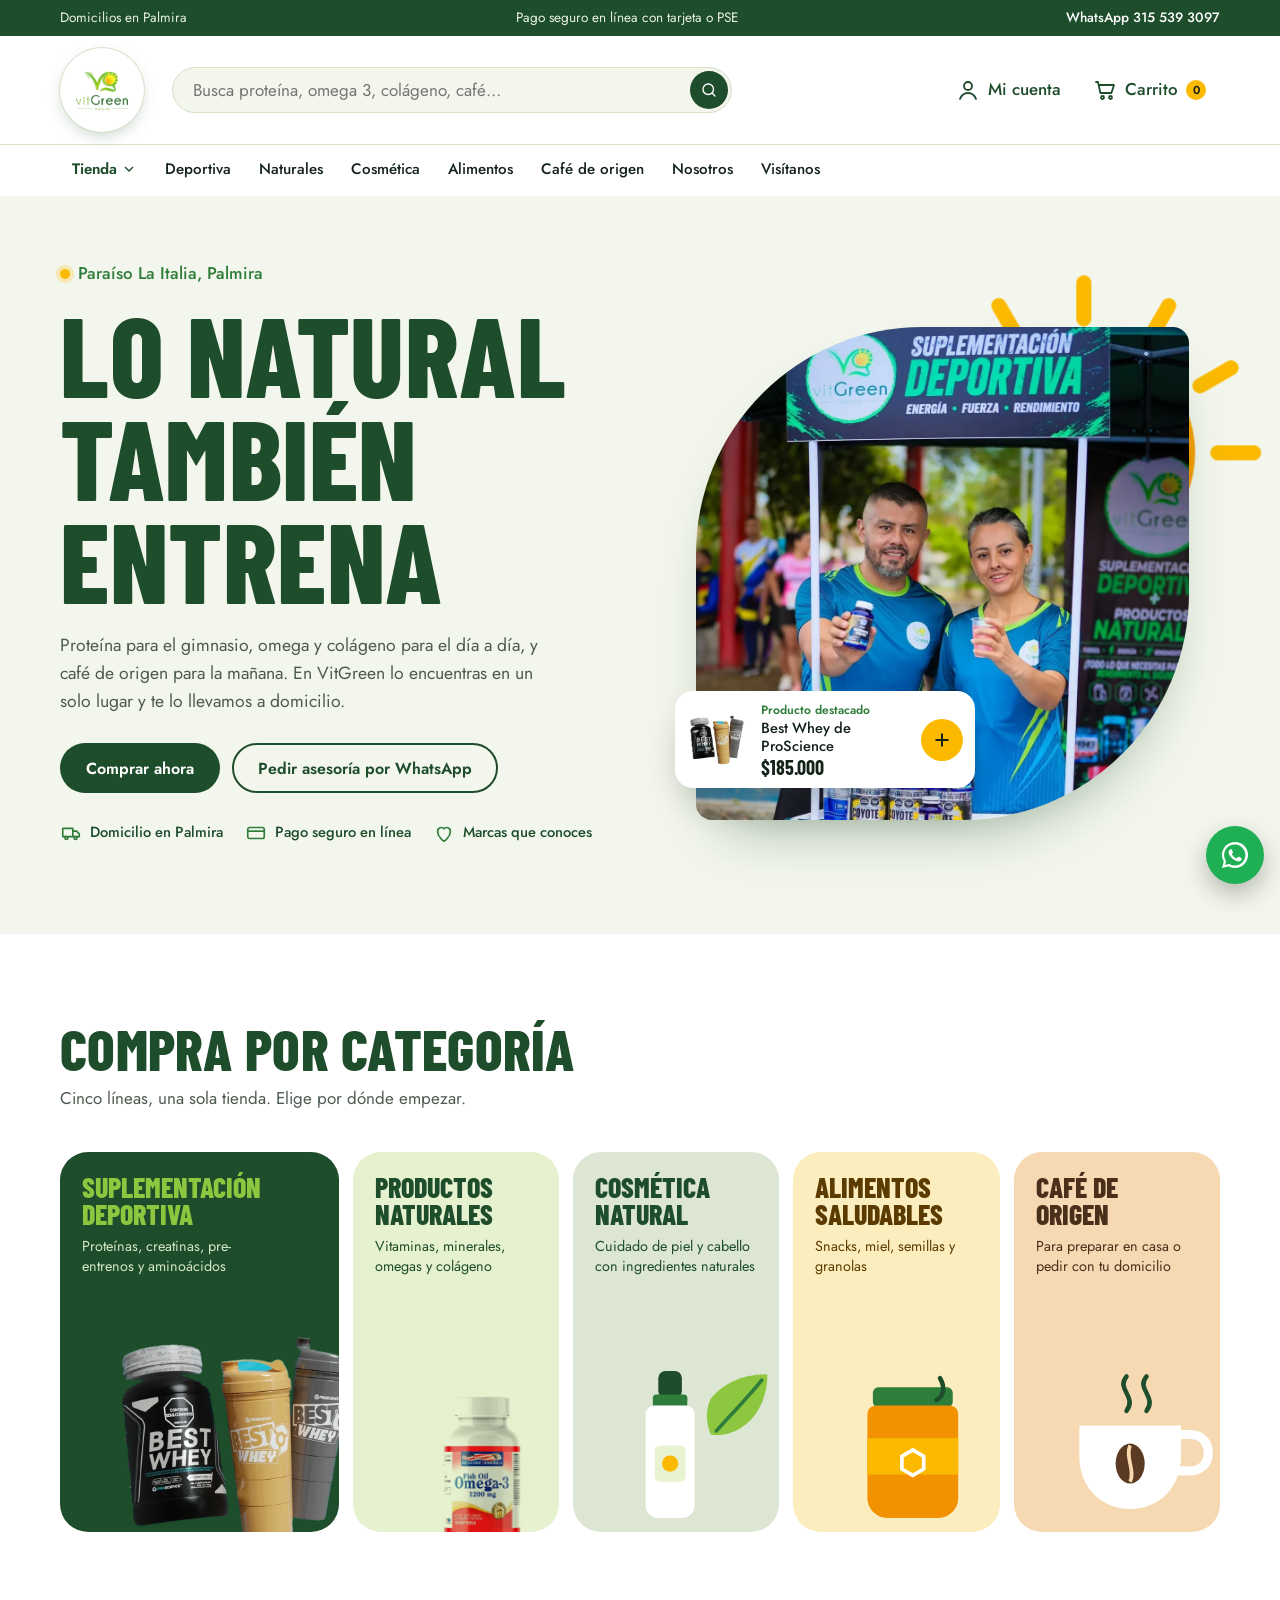
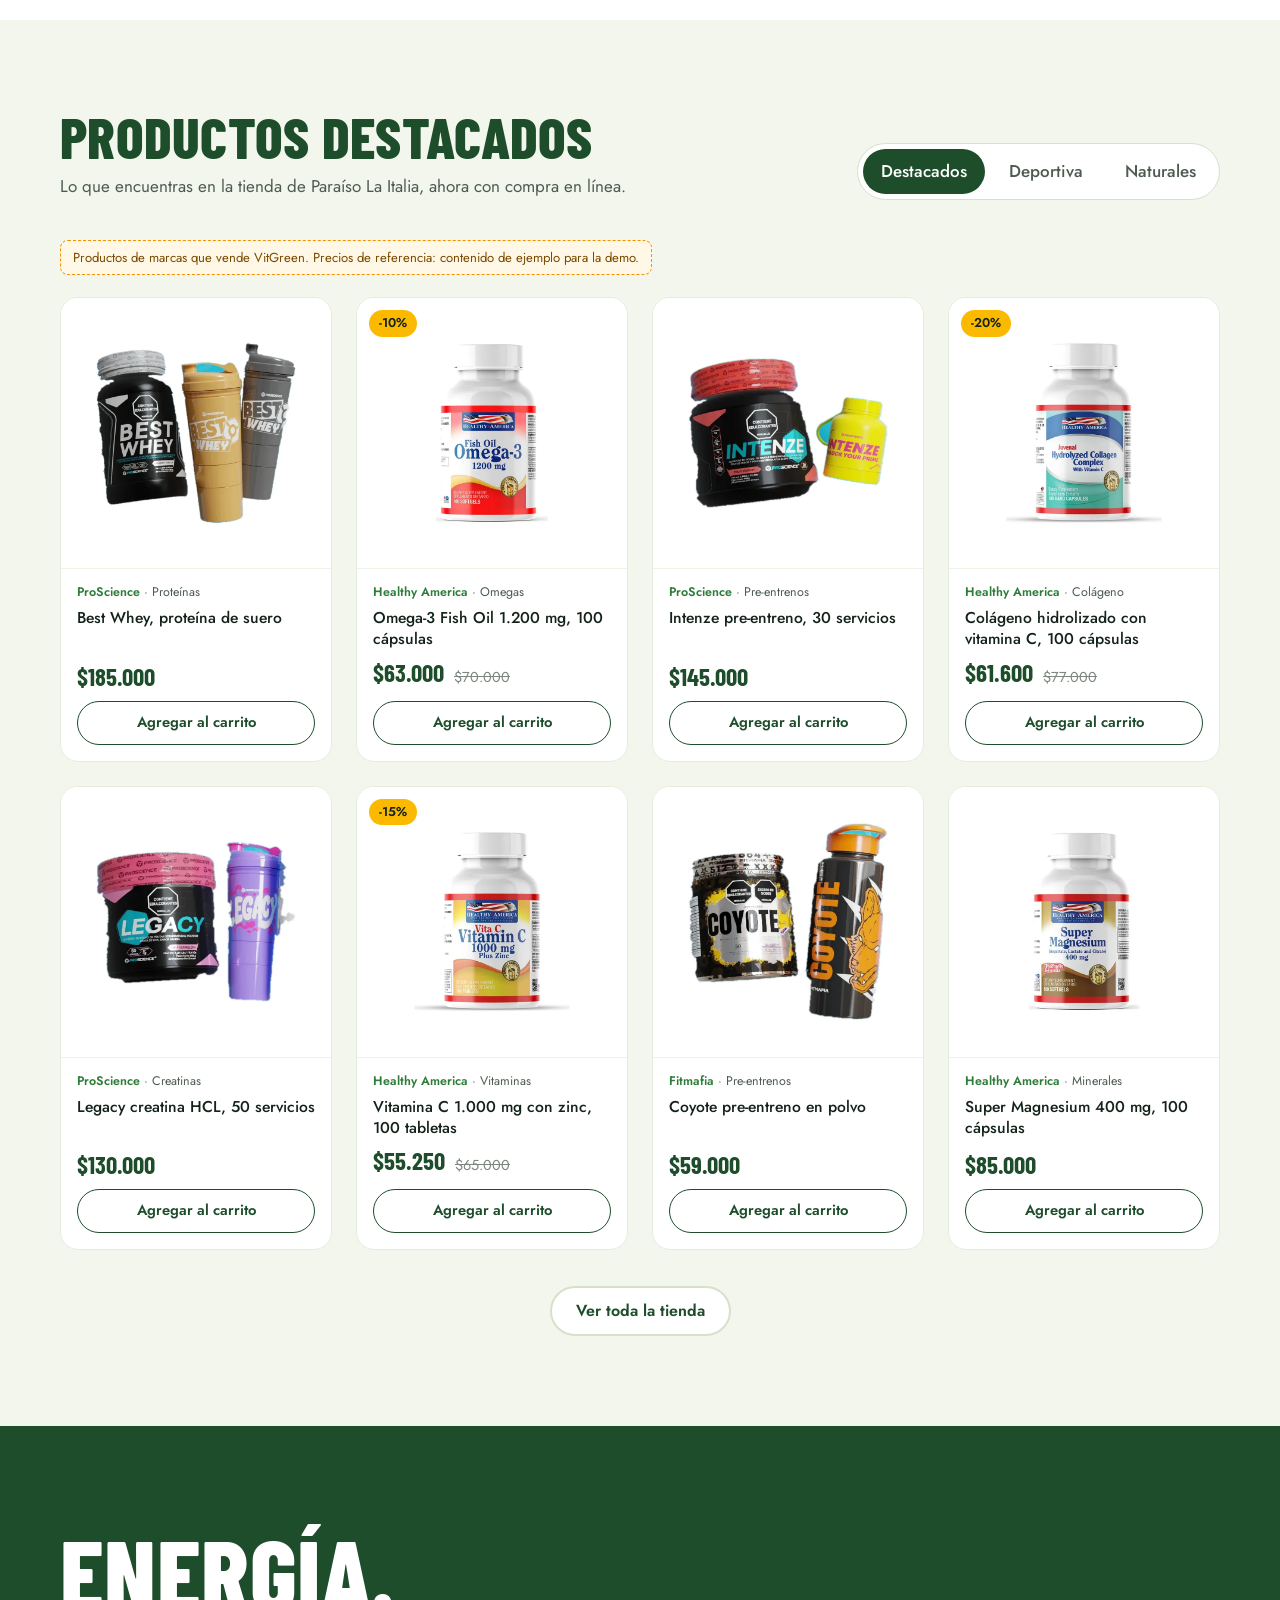
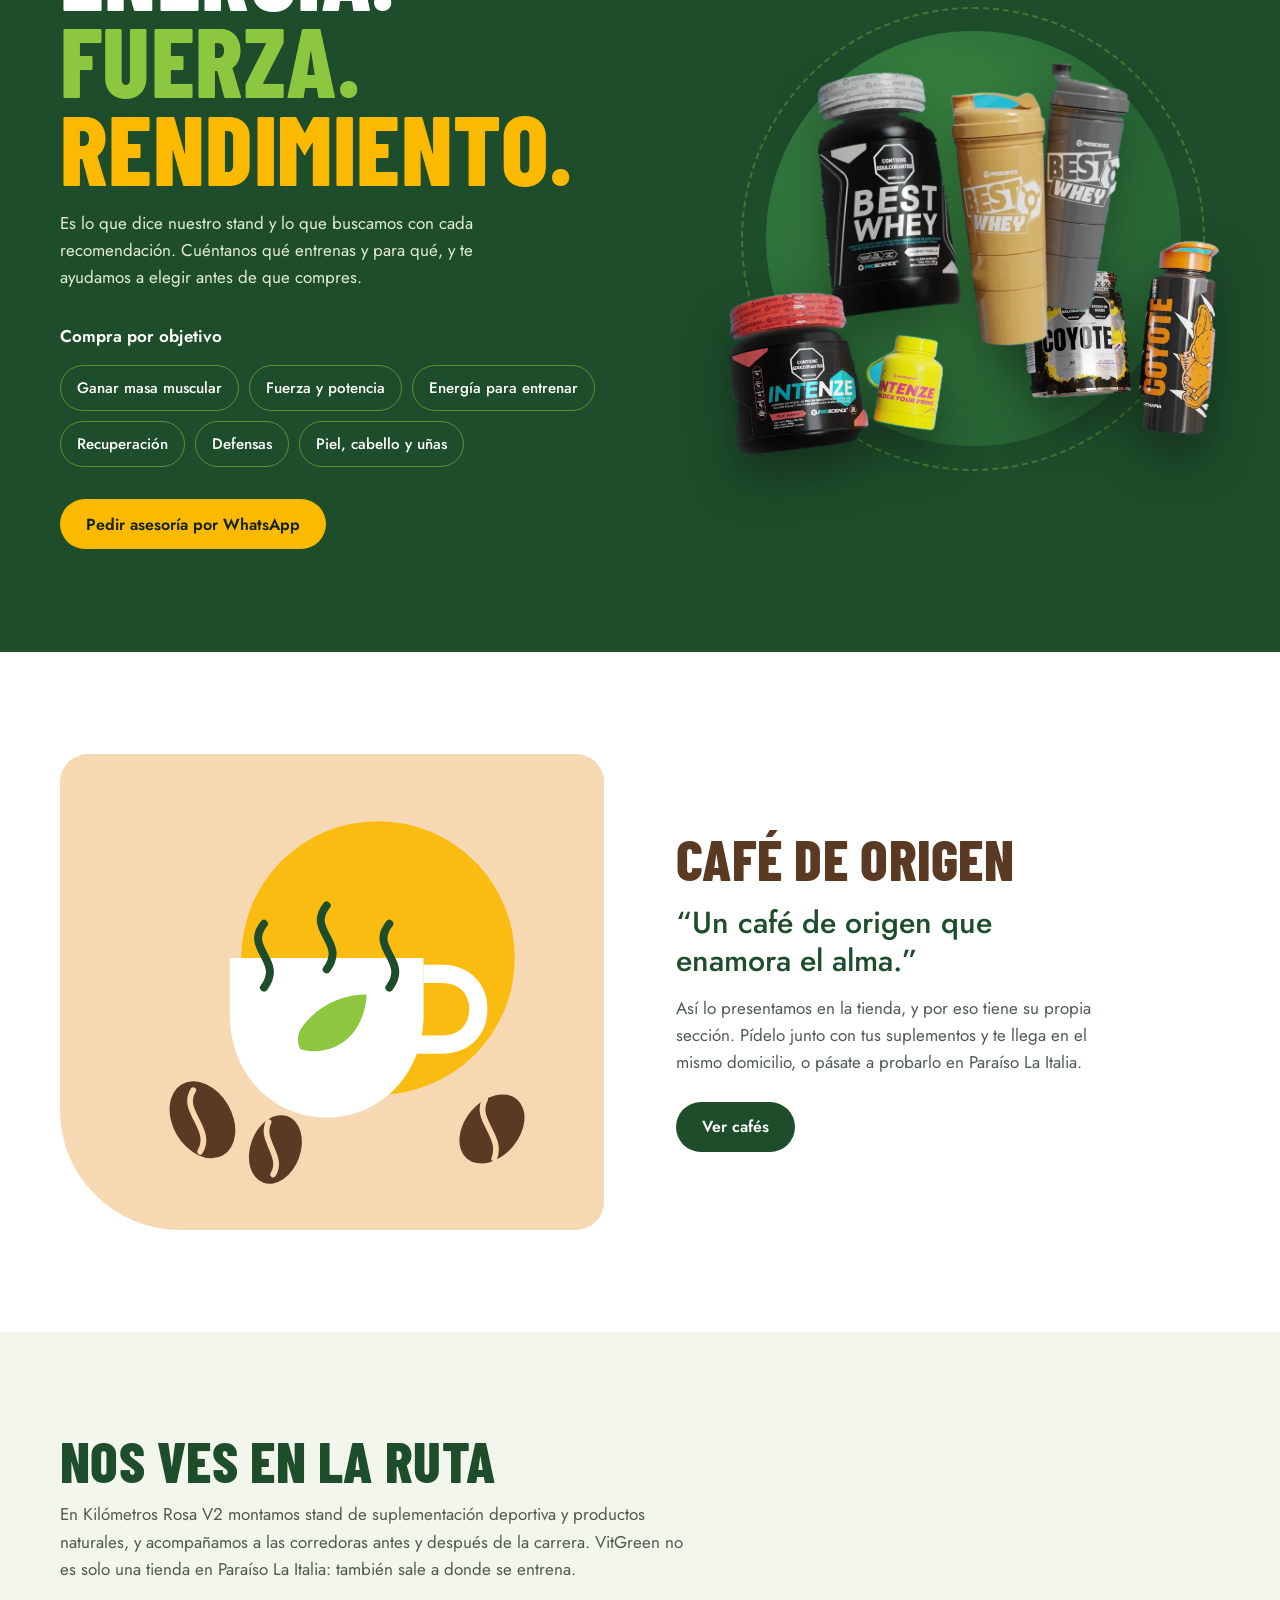
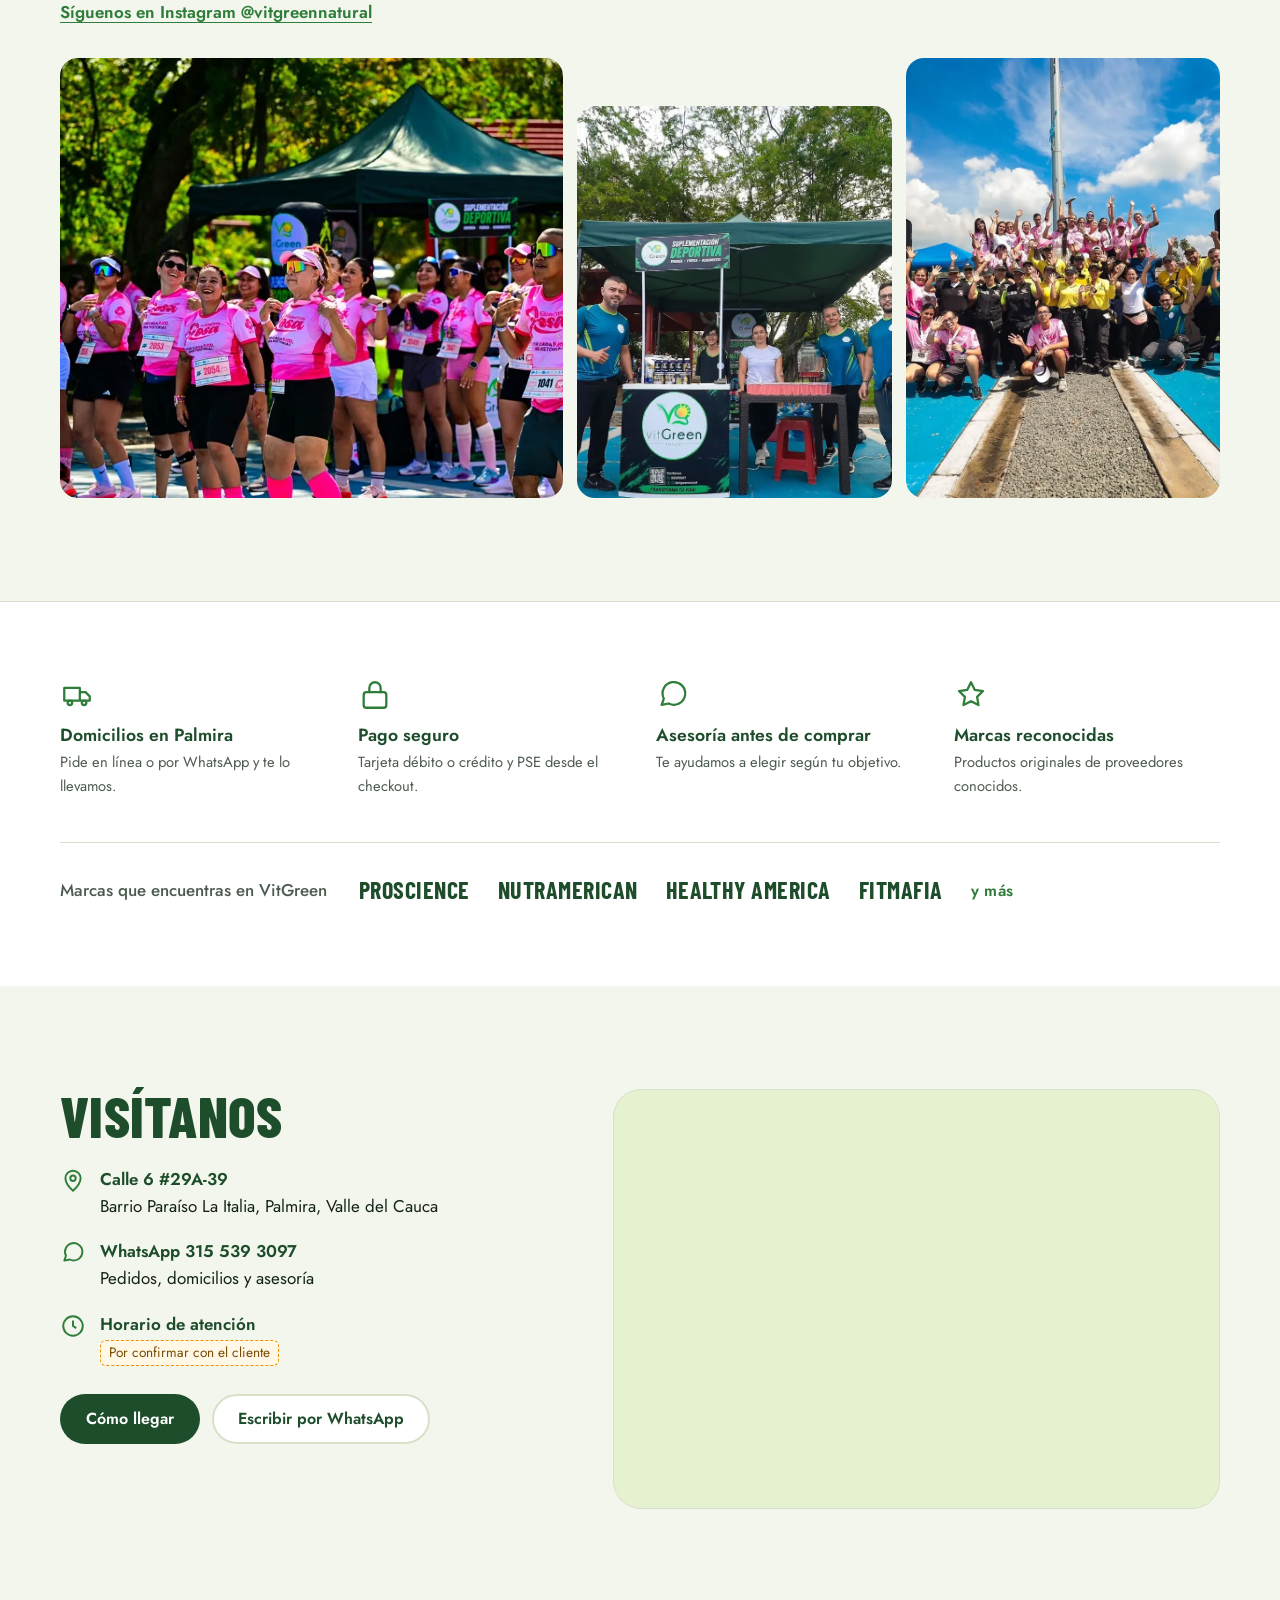
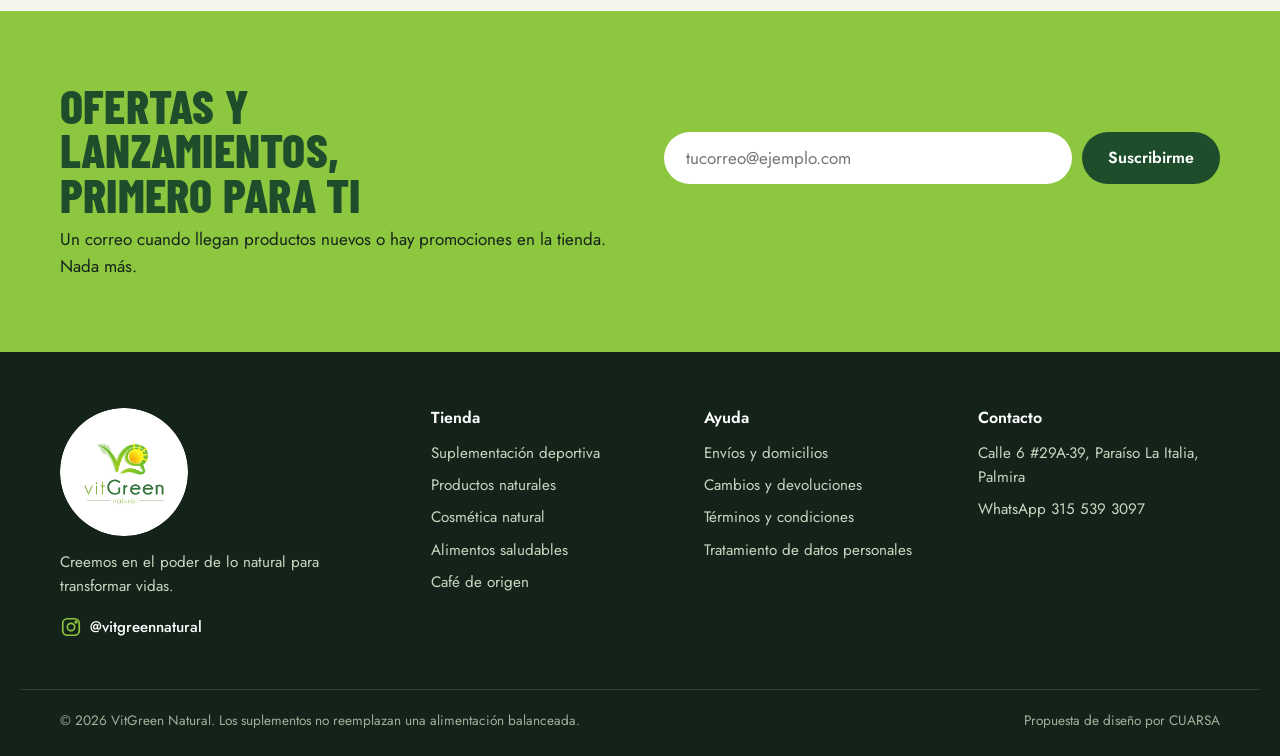
==== commit 92a0aed5: "VitGreen: logo dentro de círculo blanco Co-Authored-By: Claude Opus 5.5 <noreply@anthropic.com> Clau" ====
--- a/vitgreen-natural/index.html
+++ b/vitgreen-natural/index.html
@@ -35,9 +35,9 @@
     <button class="header__burger" id="burger" aria-label="Abrir menú" aria-expanded="false" aria-controls="drawer">
       <span></span><span></span><span></span>
     </button>
-    <!-- Elementor: Site Logo -->
-    <a class="header__logo" href="#inicio" aria-label="VitGreen Natural, inicio">
-      <img src="assets/img/logo-vitgreen.webp" alt="VitGreen Natural" width="640" height="482">
+    <!-- Elementor: Site Logo. El logo SIEMPRE va dentro del círculo blanco (logo-vitgreen-circulo.webp), por indicación del cliente -->
+    <a class="header__logo logo-circ" href="#inicio" aria-label="VitGreen Natural, inicio">
+      <img src="assets/img/logo-vitgreen-circulo.webp" alt="VitGreen Natural" width="480" height="480">
     </a>
     <!-- Elementor: Search (Pro) -->
     <form class="search" role="search" onsubmit="return false">
@@ -110,7 +110,7 @@
 <div class="drawer" id="drawer" aria-hidden="true">
   <div class="drawer__panel" role="dialog" aria-label="Menú">
     <div class="drawer__head">
-      <img src="assets/img/logo-vitgreen.webp" alt="VitGreen Natural" width="640" height="482">
+      <img class="logo-circ" src="assets/img/logo-vitgreen-circulo.webp" alt="VitGreen Natural" width="480" height="480">
       <button class="drawer__close" data-close="drawer" aria-label="Cerrar menú">
         <svg viewBox="0 0 24 24" aria-hidden="true"><path d="M6 6l12 12M18 6 6 18"/></svg>
       </button>
@@ -569,7 +569,7 @@
 <footer class="footer">
   <div class="wrap footer__in">
     <div class="footer__brand">
-      <img src="assets/img/logo-vitgreen-blanco.webp" alt="VitGreen Natural" width="537" height="404" loading="lazy">
+      <img src="assets/img/logo-vitgreen-circulo.webp" alt="VitGreen Natural" width="480" height="480" loading="lazy">
       <p>Creemos en el poder de lo natural para transformar vidas.</p>
       <a class="footer__ig" href="https://www.instagram.com/vitgreennatural" target="_blank" rel="noopener" aria-label="Instagram de VitGreen Natural">
         <svg viewBox="0 0 24 24" aria-hidden="true"><rect x="3" y="3" width="18" height="18" rx="5"/><circle cx="12" cy="12" r="4"/><circle cx="17.5" cy="6.5" r="1"/></svg>
--- a/vitgreen-natural/assets/css/styles.css
+++ b/vitgreen-natural/assets/css/styles.css
@@ -105,7 +105,9 @@
 .header.is-scrolled { box-shadow: 0 6px 24px rgba(20, 35, 26, .08); }
 .header__in { display: flex; align-items: center; gap: 12px; padding-block: 10px; }
 .header__logo { flex: none; }
-.header__logo img { width: 92px; }
+.header__logo img { width: 64px; }
+/* Logo en círculo blanco: borde sutil para que se lea sobre fondos blancos */
+.logo-circ img, img.logo-circ { border-radius: 50%; box-shadow: 0 0 0 1px var(--linea), 0 6px 18px -6px rgba(30, 77, 43, .35); }
 .header__burger { display: grid; gap: 5px; width: 44px; height: 44px; place-content: center; border: 0; background: none; padding: 0; }
 .header__burger span { width: 22px; height: 2px; background: var(--bosque); border-radius: 2px; }
 .header__actions { margin-left: auto; display: flex; gap: 4px; }
@@ -174,7 +176,7 @@
   :root { --header-h: 136px; }
   .header__burger { display: none; }
   .header__in { gap: 28px; padding-block: 12px; }
-  .header__logo img { width: 112px; }
+  .header__logo img { width: 84px; }
   .search { display: block; }
   .icon-btn__txt { display: inline; }
   .icon-btn { padding: 0 14px; }
@@ -199,7 +201,7 @@
 .cart__panel { right: 0; transform: translateX(100%); width: min(420px, 92vw); }
 .drawer.is-open .drawer__panel, .cart.is-open .cart__panel { transform: none; }
 .drawer__head, .cart__head { display: flex; align-items: center; justify-content: space-between; }
-.drawer__head img { width: 84px; }
+.drawer__head img { width: 64px; }
 .drawer__close { width: 44px; height: 44px; border: 0; background: var(--brote); border-radius: 50%; display: grid; place-items: center; }
 .drawer__close svg { width: 22px; height: 22px; stroke: var(--bosque); stroke-width: 2; fill: none; stroke-linecap: round; }
 .search--drawer { display: block; max-width: none; flex: none; }
@@ -446,7 +448,7 @@
 .footer { background: var(--tinta); color: #C9D6C0; padding-top: 56px; font-size: .95rem; }
 .footer__in { display: grid; gap: 32px; grid-template-columns: 1fr 1fr; }
 .footer__brand { grid-column: 1 / -1; }
-.footer__brand img { width: 120px; }
+.footer__brand img { width: 128px; border-radius: 50%; }
 .footer__brand p { margin-top: 14px; max-width: 32ch; }
 .footer__ig { display: inline-flex; align-items: center; gap: 8px; margin-top: 16px; text-decoration: none; color: #fff; font-weight: 500; }
 .footer__ig svg { width: 22px; height: 22px; fill: none; stroke: var(--lima); stroke-width: 1.8; }
